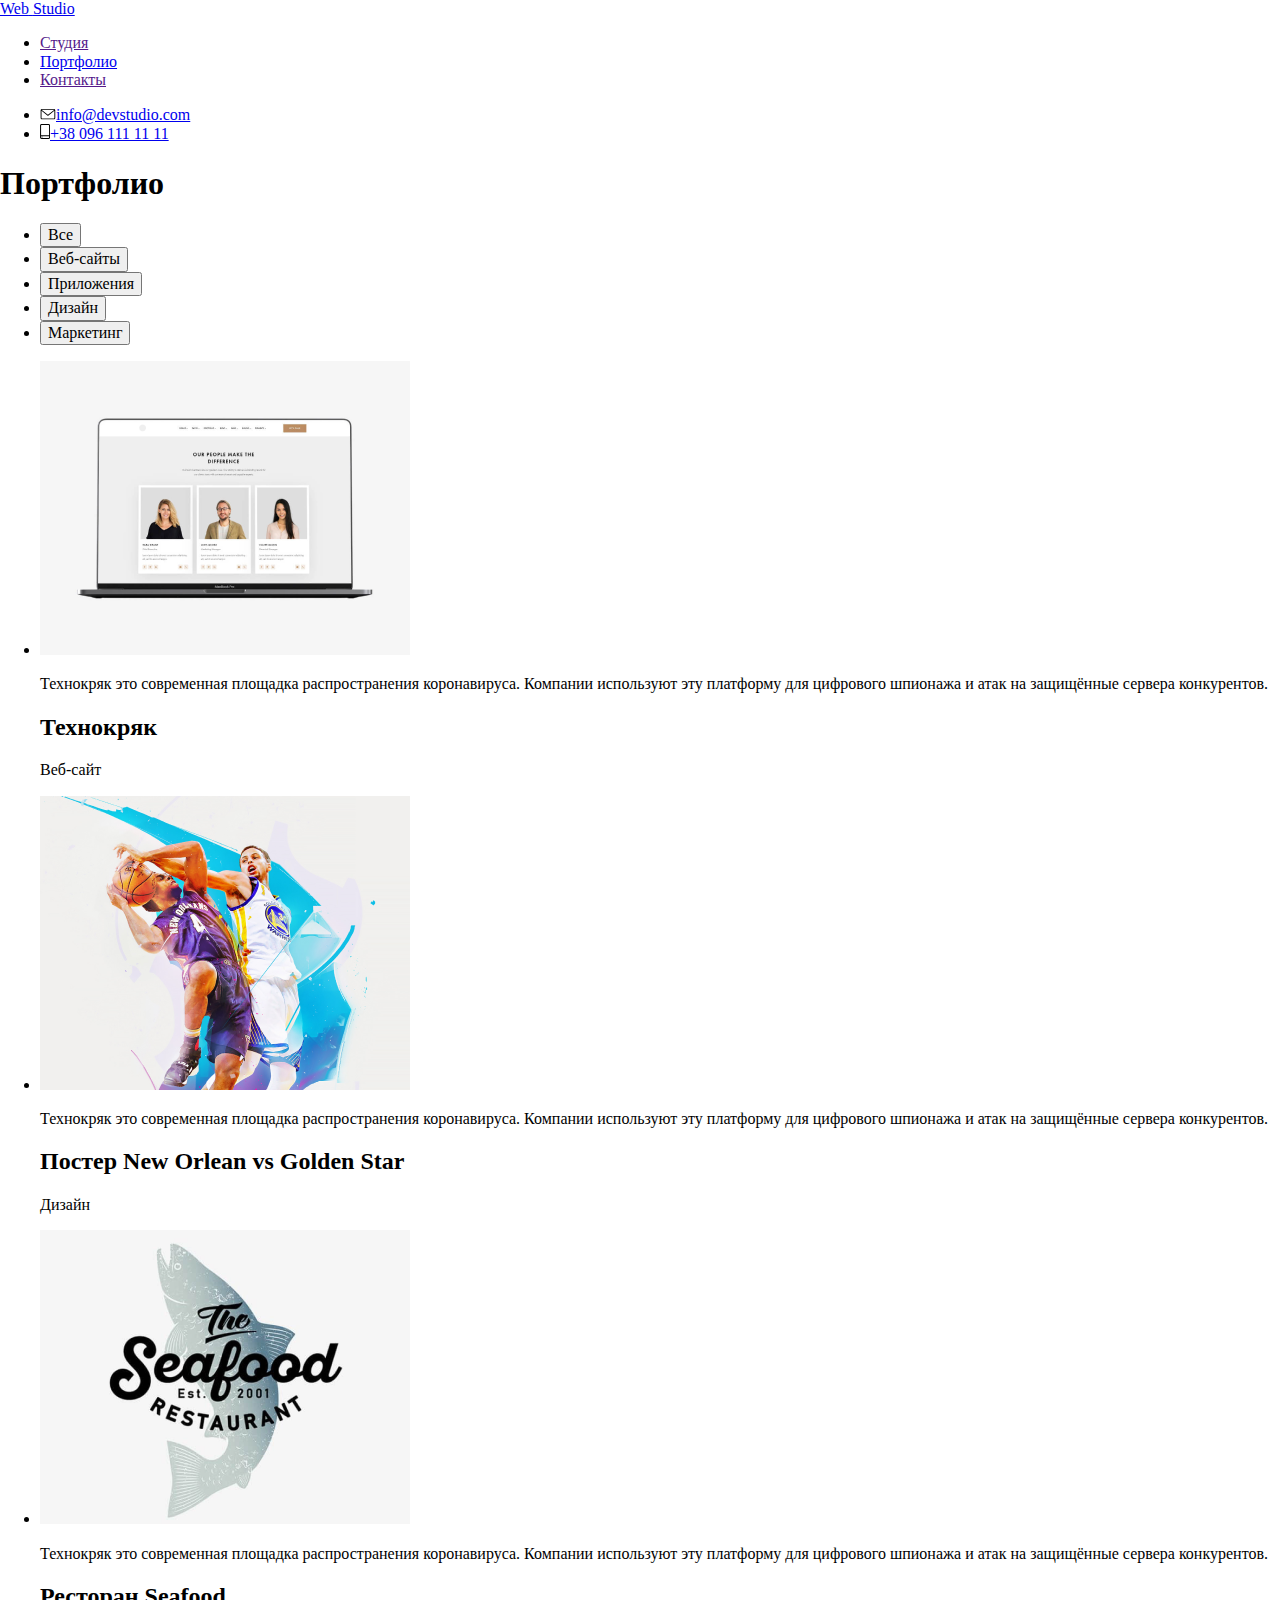
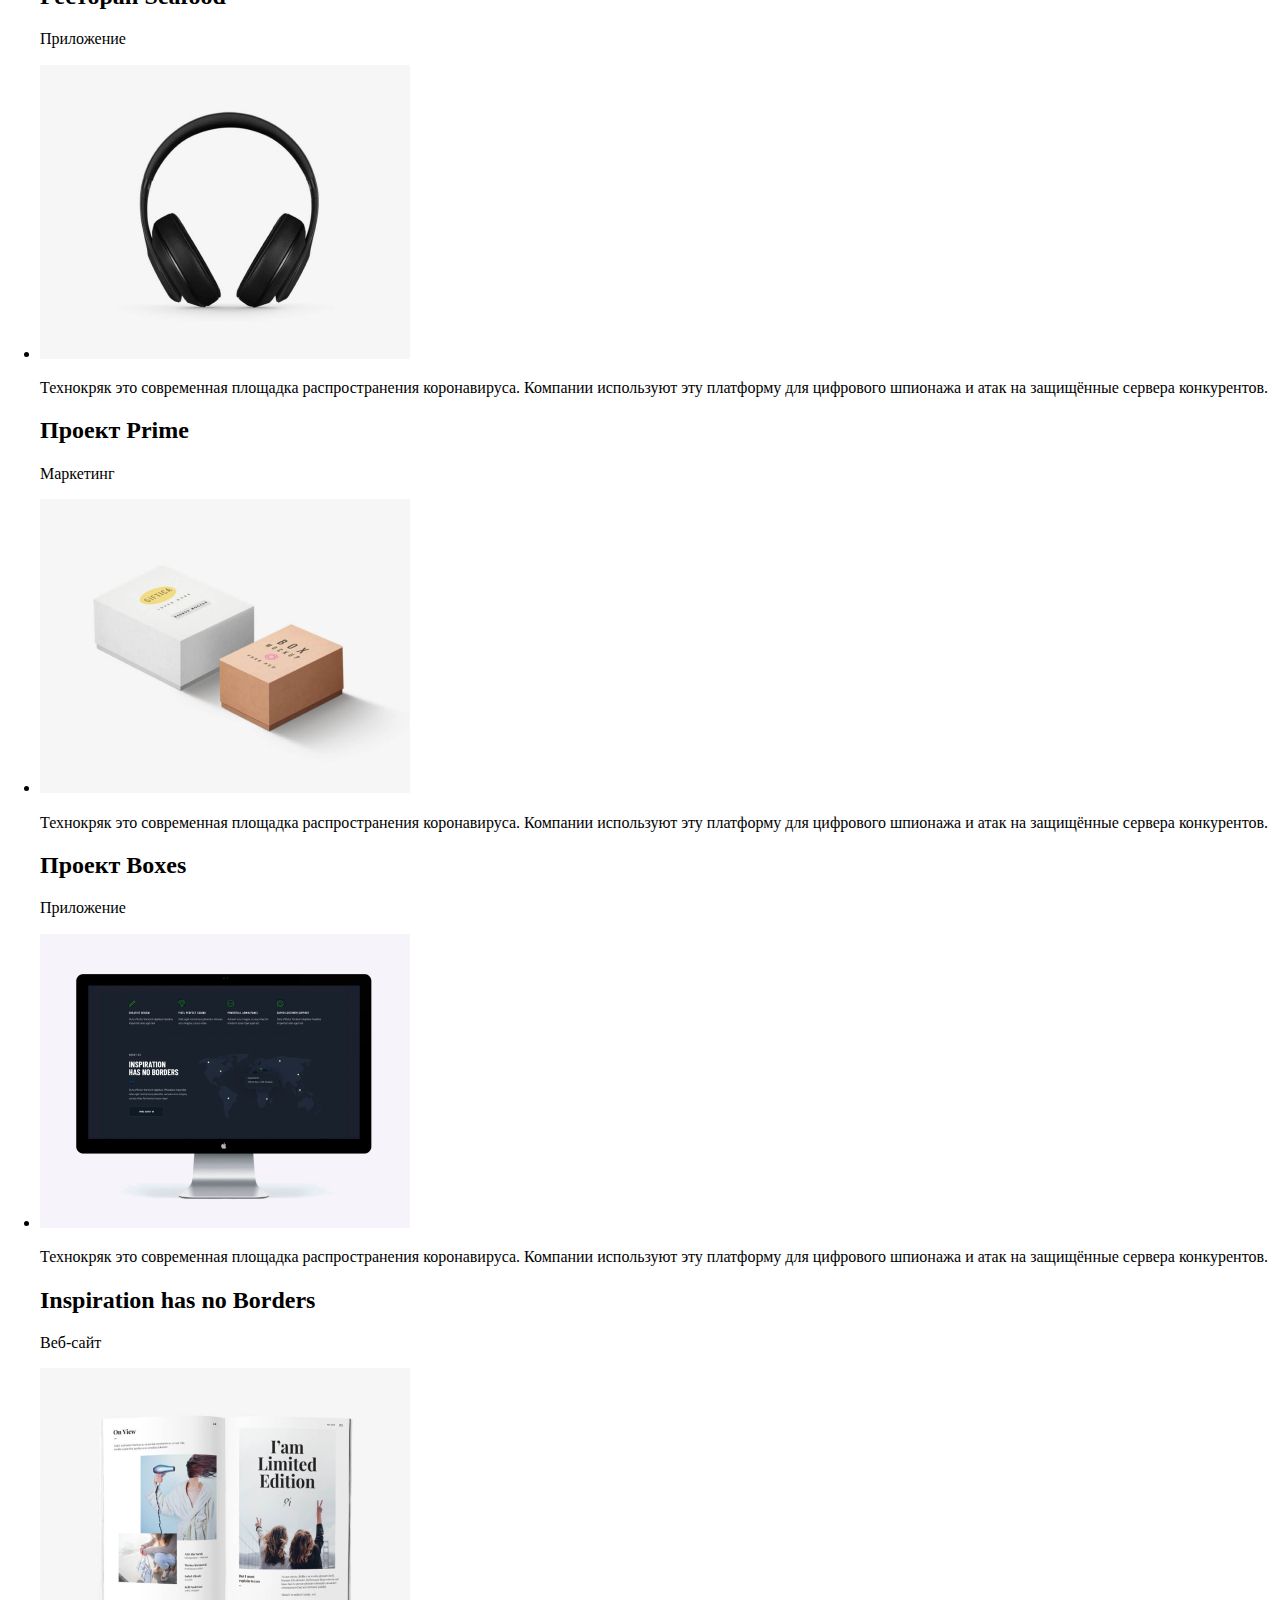
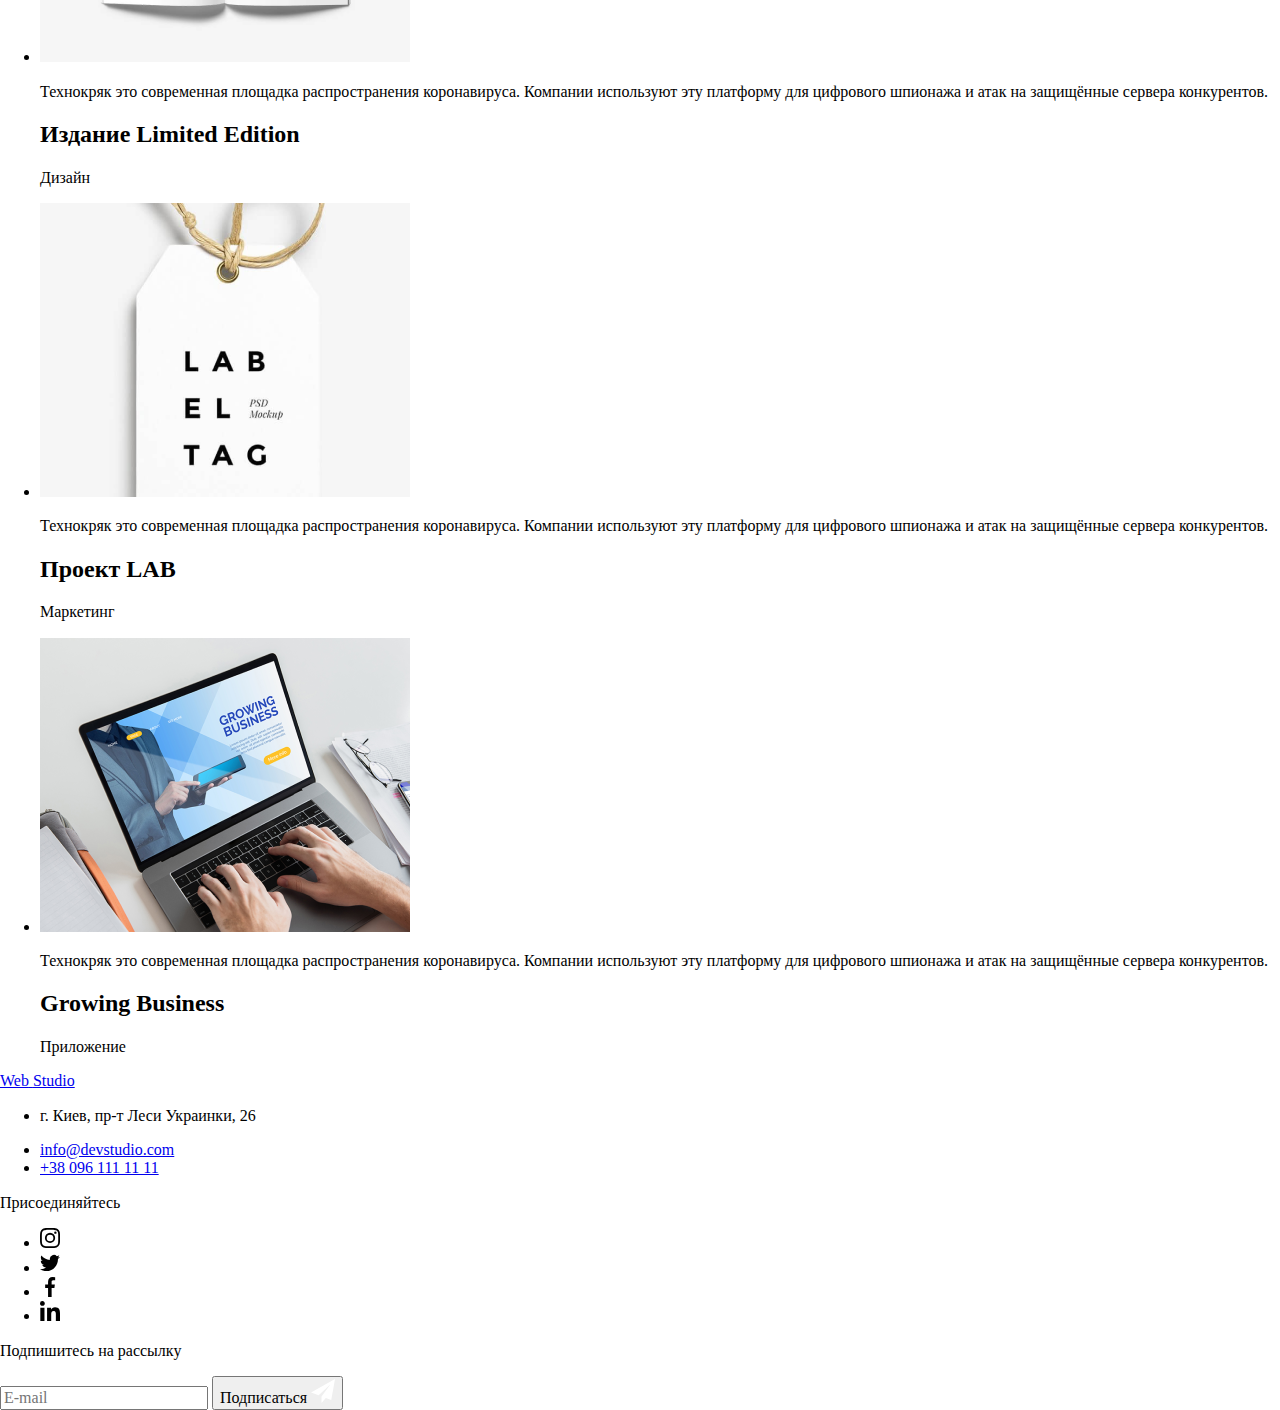
==== portfolio.html @ dac52d51 "обнуляет все стили кроме общих" ====
<!DOCTYPE html>
<html lang="ru">
  <head>
    <meta charset="UTF-8" />
    <title>Portfolio</title>
    <link
      href="https://fonts.googleapis.com/css2?family=Raleway:wght@700&family=Roboto:wght@400;500;700;900&display=swap"
      rel="stylesheet"
    />
    <link rel="stylesheet" href="./css/normalize.css" />
    <link rel="stylesheet" href="./css/portfolio.min.css" />
  </head>
  <body class="body">
    <header class="site-header">
      <div class="container">
        <nav class="nav">
          <div>
            <a href="./index.html" class="logo">
              <span class="logo-blue">Web</span>
              <span class="logo-black">Studio</span>
            </a>
          </div>
          <div>
            <ul class="site-nav list">
              <li class="nav-item">
                <a class="nav-item-link" href="">Студия</a>
              </li>
              <li class="nav-item">
                <a class="nav-item-link active" href="./portfolio.html"
                  >Портфолио</a
                >
              </li>
              <li class="nav-item">
                <a class="nav-item-link" href="">Контакты</a>
              </li>
            </ul>
          </div>
        </nav>
        <div class="contacts-header">
          <ul class="contacts list">
            <li class="contacts-item">
              <a href="mailto:info@devstudio.com">
                <svg class="contacts-icon" width="16px" height="11px">
                  <use href="./images/Sprite.svg#icon-envelope"></use></svg
                >info@devstudio.com</a
              >
            </li>
            <li class="contacts-item">
              <a href="tel:+380961111111">
                <svg class="contacts-icon" width="10px" height="15px">
                  <use href="./images/Sprite.svg#icon-smartphone"></use></svg
                >+38 096 111 11 11</a
              >
            </li>
          </ul>
        </div>
      </div>
    </header>
    <main>
      <!--Главный заголовок, который нужно скрыть-->
      <h1 class="visually-hidden">Портфолио</h1>
      <section class="section section-portfolio">
        <div class="container">
          <ul class="button-list list">
            <li class="button-item">
              <button type="button" class="button">Все</button>
            </li>
            <li class="button-item">
              <button type="button" class="button">Веб-сайты</button>
            </li>
            <li class="button-item">
              <button type="button" class="button">Приложения</button>
            </li>
            <li class="button-item">
              <button type="button" class="button">Дизайн</button>
            </li>
            <li class="button-item">
              <button type="button" class="button">Маркетинг</button>
            </li>
          </ul>
        </div>
        <div class="container">
          <ul class="portfolio list">
            <li class="portfolio-item">
              <a class="portfolio-item-card">
                <div class="portfolio-image-overlay">
                  <img
                    class="portfolio-image"
                    src="./images/img_Технокряк.png"
                    alt="Изображение ноутбука"
                    width="370"
                    height="294"
                  />
                  <div class="portfolio-overlay">
                    <p class="portfolio-item-presentation">
                      Технокряк это современная площадка распространения
                      коронавируса. Компании используют эту платформу для
                      цифрового шпионажа и атак на защищённые сервера
                      конкурентов.
                    </p>
                  </div>
                </div>
                <h2 class="portfolio-item-name">Технокряк</h2>
                <p class="portfolio-item-path">Веб-сайт</p>
              </a>
            </li>
            <li class="portfolio-item">
              <a class="portfolio-item-card">
                <div class="portfolio-image-overlay">
                  <img
                    class="portfolio-image"
                    src="./images/img_Постер_New_Orleans.png"
                    alt="Игра в баскетбол"
                    width="370"
                    height="294"
                  />
                  <div class="portfolio-overlay">
                    <p class="portfolio-item-presentation">
                      Технокряк это современная площадка распространения
                      коронавируса. Компании используют эту платформу для
                      цифрового шпионажа и атак на защищённые сервера
                      конкурентов.
                    </p>
                  </div>
                </div>
                <h2 class="portfolio-item-name">
                  Постер New Orlean vs Golden Star
                </h2>
                <p class="portfolio-item-path">Дизайн</p>
              </a>
            </li>
            <li class="portfolio-item">
              <a class="portfolio-item-card">
                <div class="portfolio-image-overlay">
                  <img
                    class="portfolio-image"
                    src="./images/img_Ресторан_Seafood.png"
                    alt="Лого ресторана Сифуд"
                    width="370"
                    height="294"
                  />
                  <div class="portfolio-overlay">
                    <p class="portfolio-item-presentation">
                      Технокряк это современная площадка распространения
                      коронавируса. Компании используют эту платформу для
                      цифрового шпионажа и атак на защищённые сервера
                      конкурентов.
                    </p>
                  </div>
                </div>
                <h2 class="portfolio-item-name">Ресторан Seafood</h2>
                <p class="portfolio-item-path">Приложение</p>
              </a>
            </li>
            <li class="portfolio-item">
              <a class="portfolio-item-card">
                <div class="portfolio-image-overlay">
                  <img
                    class="portfolio-image"
                    src="./images/img_Prime.png"
                    alt="Изображение наушников"
                    width="370"
                    height="294"
                  />
                  <div class="portfolio-overlay">
                    <p class="portfolio-item-presentation">
                      Технокряк это современная площадка распространения
                      коронавируса. Компании используют эту платформу для
                      цифрового шпионажа и атак на защищённые сервера
                      конкурентов.
                    </p>
                  </div>
                </div>
                <h2 class="portfolio-item-name">Проект Prime</h2>
                <p class="portfolio-item-path">Маркетинг</p>
              </a>
            </li>
            <li class="portfolio-item">
              <a class="portfolio-item-card">
                <div class="portfolio-image-overlay">
                  <img
                    class="portfolio-image"
                    src="./images/img_Boxes.png"
                    alt="Изображение 2 коробок"
                    width="370"
                    height="294"
                  />
                  <div class="portfolio-overlay">
                    <p class="portfolio-item-presentation">
                      Технокряк это современная площадка распространения
                      коронавируса. Компании используют эту платформу для
                      цифрового шпионажа и атак на защищённые сервера
                      конкурентов.
                    </p>
                  </div>
                </div>
                <h2 class="portfolio-item-name">Проект Boxes</h2>
                <p class="portfolio-item-path">Приложение</p>
              </a>
            </li>
            <li class="portfolio-item">
              <a class="portfolio-item-card">
                <div class="portfolio-image-overlay">
                  <img
                    class="portfolio-image"
                    src="./images/Monitor.png"
                    alt="Изображение монитора"
                    width="370"
                    height="294"
                  />
                  <div class="portfolio-overlay">
                    <p class="portfolio-item-presentation">
                      Технокряк это современная площадка распространения
                      коронавируса. Компании используют эту платформу для
                      цифрового шпионажа и атак на защищённые сервера
                      конкурентов.
                    </p>
                  </div>
                </div>
                <h2 class="portfolio-item-name">Inspiration has no Borders</h2>
                <p class="portfolio-item-path">Веб-сайт</p>
              </a>
            </li>
            <li class="portfolio-item">
              <a class="portfolio-item-card">
                <div class="portfolio-image-overlay">
                  <img
                    class="portfolio-image"
                    src="./images/img_Limited_Edition.png"
                    alt="Изображение книги"
                    width="370"
                    height="294"
                  />
                  <div class="portfolio-overlay">
                    <p class="portfolio-item-presentation">
                      Технокряк это современная площадка распространения
                      коронавируса. Компании используют эту платформу для
                      цифрового шпионажа и атак на защищённые сервера
                      конкурентов.
                    </p>
                  </div>
                </div>
                <h2 class="portfolio-item-name">Издание Limited Edition</h2>
                <p class="portfolio-item-path">Дизайн</p>
              </a>
            </li>
            <li class="portfolio-item">
              <a class="portfolio-item-card">
                <div class="portfolio-image-overlay">
                  <img
                    class="portfolio-image"
                    src="./images/img_LAB.png"
                    alt="Изображение ярлыка"
                    width="370"
                    height="294"
                  />
                  <div class="portfolio-overlay">
                    <p class="portfolio-item-presentation">
                      Технокряк это современная площадка распространения
                      коронавируса. Компании используют эту платформу для
                      цифрового шпионажа и атак на защищённые сервера
                      конкурентов.
                    </p>
                  </div>
                </div>
                <h2 class="portfolio-item-name">Проект LAB</h2>
                <p class="portfolio-item-path">Маркетинг</p>
              </a>
            </li>
            <li class="portfolio-item">
              <a class="portfolio-item-card">
                <div class="portfolio-image-overlay">
                  <img
                    class="portfolio-image"
                    src="./images/Laptop.png"
                    alt="Изображение ноутбука"
                    width="370"
                    height="294"
                  />
                  <div class="portfolio-overlay">
                    <p class="portfolio-item-presentation">
                      Технокряк это современная площадка распространения
                      коронавируса. Компании используют эту платформу для
                      цифрового шпионажа и атак на защищённые сервера
                      конкурентов.
                    </p>
                  </div>
                </div>
                <h2 class="portfolio-item-name">Growing Business</h2>
                <p class="portfolio-item-path">Приложение</p>
              </a>
            </li>
          </ul>
        </div>
      </section>
    </main>
    <footer class="footer">
      <div class="container">
        <div class="block-adress">
          <a href="/" class="logo">
            <span class="logo-blue">Web</span>
            <span class="logo-white">Studio</span></a
          >
          <ul class="adress list">
            <li class="adress-main">
              <p>г. Киев, пр-т Леси Украинки, 26</p>
            </li>
            <li class="adress-links">
              <a href="mailto:info@devstudio.com">info@devstudio.com</a>
            </li>
            <li class="adress-links">
              <a href="tel:+380961111111">+38 096 111 11 11</a>
            </li>
          </ul>
        </div>
        <div class="block-join">
          <p class="join">Присоединяйтесь</p>
          <ul class="join-links list">
            <li>
              <a href="" class="join-links-item" aria-label="Инстаграм">
                <svg class="join-links-icon" width="20" height="20">
                  <use href="./images/Sprite.svg#icon-instagram"></use>
                </svg>
              </a>
            </li>
            <li>
              <a href="" class="join-links-item" aria-label="Твиттер">
                <svg class="join-links-icon" width="20" height="20">
                  <use href="./images/Sprite.svg#icon-twitter"></use>
                </svg>
              </a>
            </li>
            <li>
              <a href="" class="join-links-item" aria-label="Фэйсбук">
                <svg class="join-links-icon" width="20" height="20">
                  <use href="./images/Sprite.svg#icon-facebook"></use>
                </svg>
              </a>
            </li>
            <li>
              <a href="" class="join-links-item" aria-label="Линкедин">
                <svg class="join-links-icon" width="20" height="20">
                  <use href="./images/Sprite.svg#icon-linkedin"></use>
                </svg>
              </a>
            </li>
          </ul>
        </div>
        <div class="block-sign">
          <p class="sign">Подпишитесь на рассылку</p>
          <div class="sign-form">
            <input
              class="sign-input"
              type="email"
              name="mail"
              placeholder="E-mail"
            />
            <button class="button-sign" type="submit">
              Подписаться

              <svg width="24" height="24">
                <use href="./images/Sprite.svg#icon-send"></use>
              </svg>
            </button>
          </div>
        </div>
      </div>
    </footer>
  </body>
</html>
---- css/portfolio.min.css ----
/* No CSS *//*# sourceMappingURL=portfolio.min.css.map */
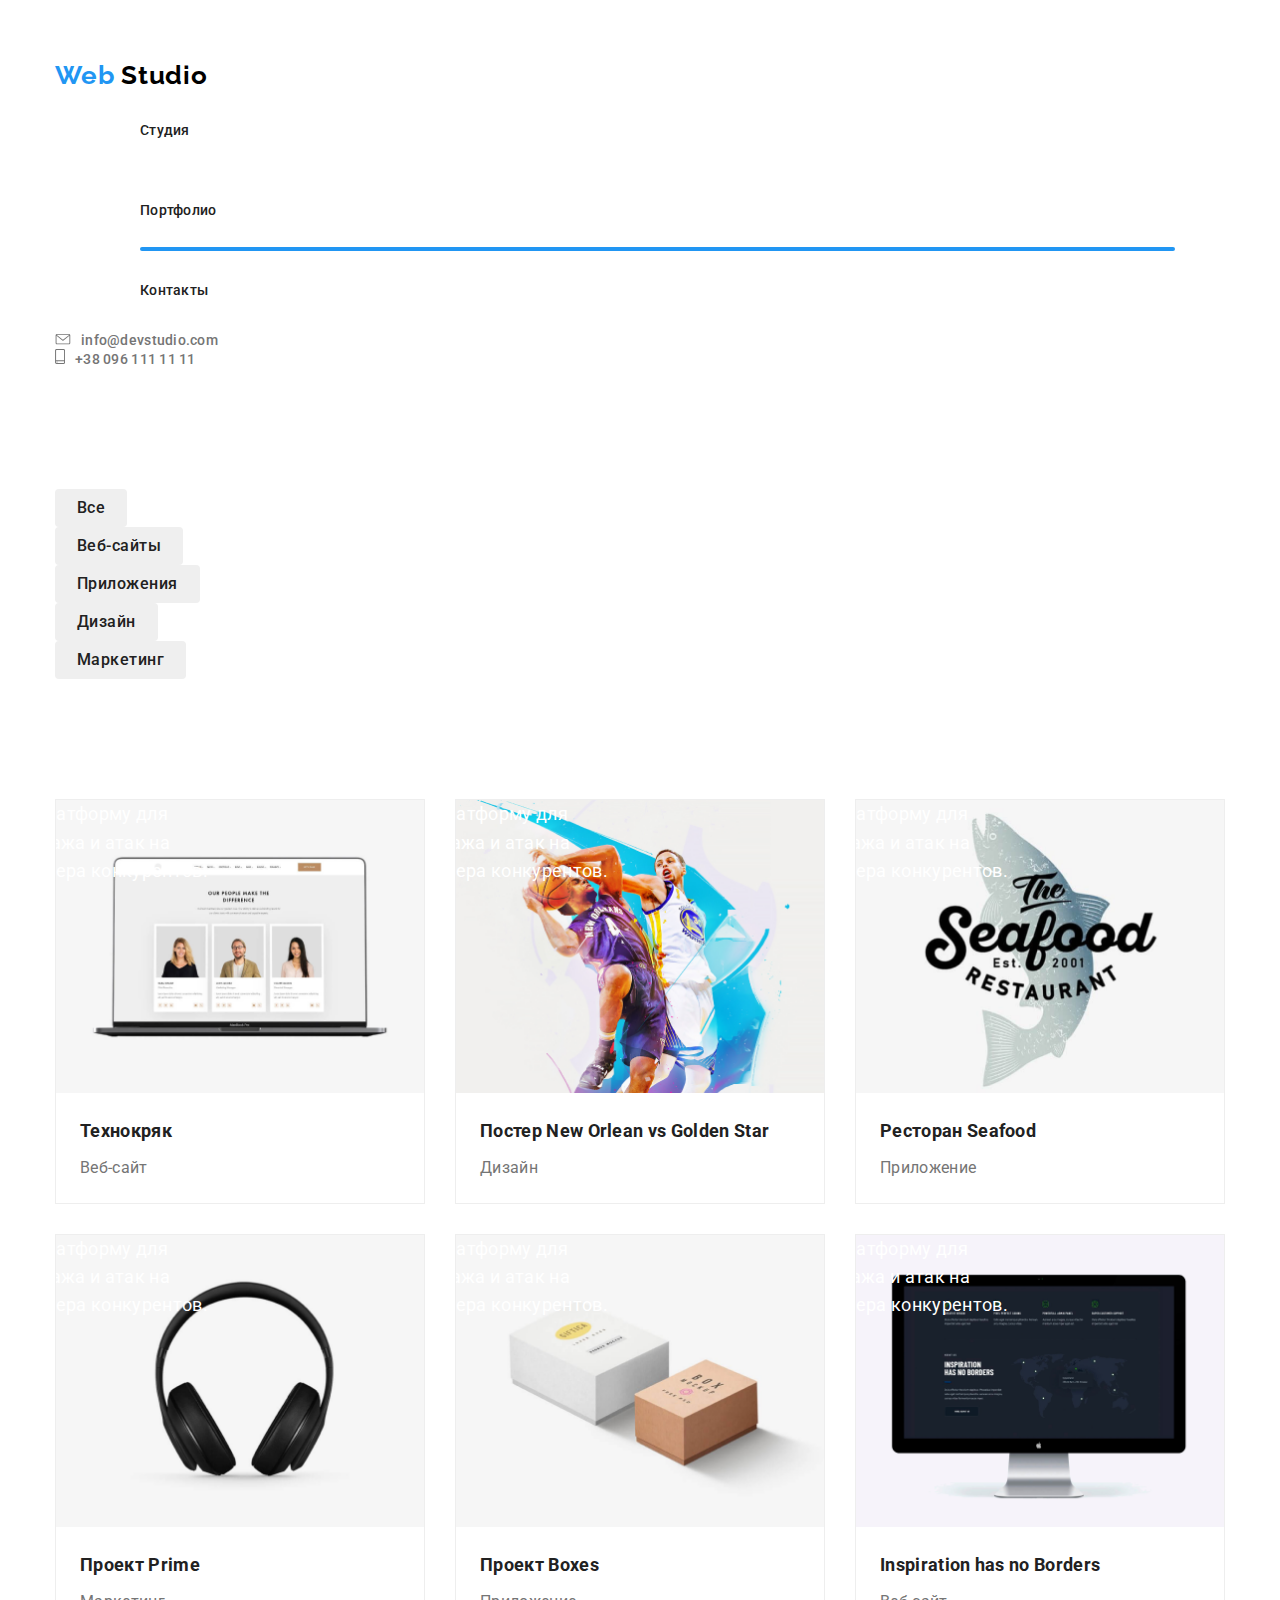
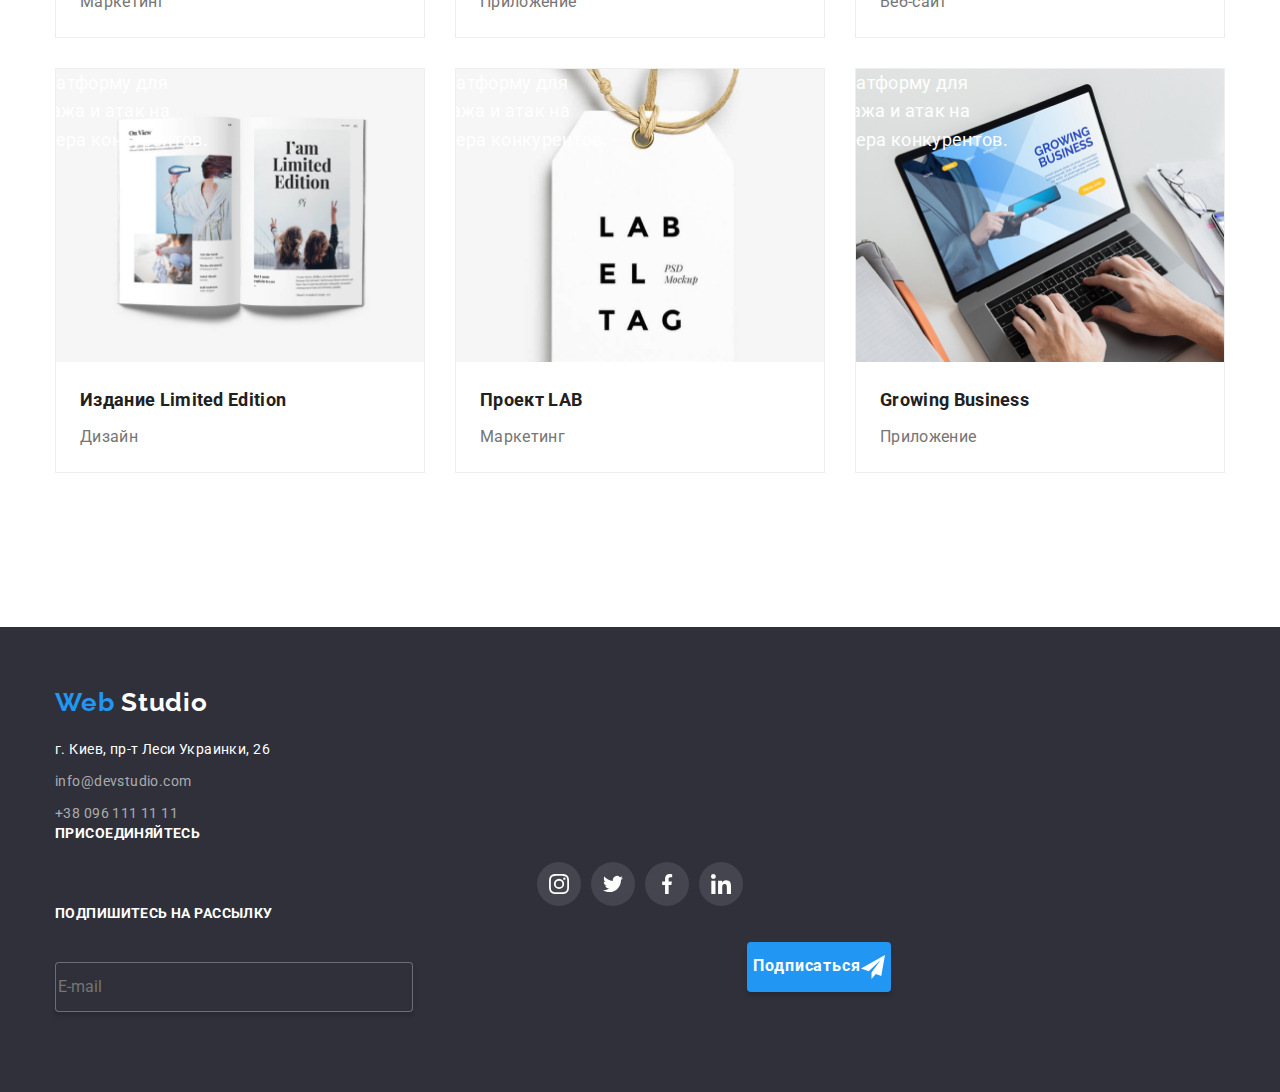
==== commit 689246f1: "добавляет адаптивную верстку" ====
--- a/portfolio.html
+++ b/portfolio.html
@@ -2,6 +2,7 @@
 <html lang="ru">
   <head>
     <meta charset="UTF-8" />
+    <meta name="viewport" content="width=device-width, initial-scale=1.0" />
     <title>Portfolio</title>
     <link
       href="https://fonts.googleapis.com/css2?family=Raleway:wght@700&family=Roboto:wght@400;500;700;900&display=swap"
--- a/css/portfolio.min.css
+++ b/css/portfolio.min.css
@@ -1 +1,2 @@
-/* No CSS *//*# sourceMappingURL=portfolio.min.css.map */+.visually-hidden{position:absolute;clip:rect(0 0 0 0);width:1px;height:1px;margin:-1px;border:0;padding:0;overflow:hidden}.join-links,.join-links-item,.button-sign{display:-webkit-box;display:-ms-flexbox;display:flex;-webkit-box-align:center;-ms-flex-align:center;align-items:center;-webkit-box-pack:center;-ms-flex-pack:center;justify-content:center}.list{list-style:none;margin:0;padding:0}.body{color:#757575;font-family:roboto, sans-serif;letter-spacing:0.02em}*,::before,::after{-webkit-box-sizing:border-box;box-sizing:border-box}.section-name{color:#212121;font-weight:700;font-size:36px;line-height:1.17;text-align:center;letter-spacing:0.03em;margin:0 0 50px 0}.container{margin:0 auto 0 auto;padding:60px 15px 60px 15px}@media screen and (min-width: 480px){.container{width:480px}}@media screen and (min-width: 768px){.container{width:768px}}@media screen and (min-width: 1200px){.container{width:1200px}}.logo{text-decoration:none;font-family:Raleway, sans-serif;font-weight:700;font-size:26px;line-height:1.2;letter-spacing:0.03em}.logo-blue{color:#2196f3}.logo-black{color:#000}.logo-white{color:#fff}.nav-item{position:relative}.nav-item-link{display:block;color:#212121;text-decoration:none;font-weight:500;font-size:14px;line-height:1.14;letter-spacing:0.02em;padding-top:32px;padding-bottom:32px;-webkit-transition:color 250ms cubic-bezier(0.4, 0, 0.2, 1);transition:color 250ms cubic-bezier(0.4, 0, 0.2, 1)}.nav-item:not(:last-child){margin-right:50px}.site-nav{margin-left:85px}.site-nav:hover,.site-nav:focus{color:#2196f3}.active::after{content:"";position:absolute;bottom:0;left:0;width:100%;height:4px;border-radius:2px;background-color:#2196f3}.contacts-header{margin-left:auto}.contacts-icon{fill:currentColor;margin-right:10px}.contacts-item a{color:#757575;text-decoration:none;font-weight:500;font-size:14px;line-height:1.14;letter-spacing:0.02em;-webkit-transition:color 250ms cubic-bezier(0.4, 0, 0.2, 1);transition:color 250ms cubic-bezier(0.4, 0, 0.2, 1)}.contacts-item :hover,.contacts-item :focus{color:#2196f3}.contacts-item:not(:last-child){margin-right:30px}.menu-button{display:-webkit-inline-box;display:-ms-inline-flexbox;display:inline-flex;margin:0;padding:0;border:none;background-color:transparent}@media screen and (min-width: 768px){.menu-button{display:none}}.menu-button .icon-nav-close{display:none}.menu-button.is-open .icon-nav-close{display:block}.menu-button.is-open .icon-nav-menu{display:none}.button{font-weight:500;font-size:16px;line-height:1.63;letter-spacing:0.03em;border-radius:4px;border:0;padding:6px 22px;color:#212121;cursor:pointer}.button-item:not(:last-child){margin-right:30px}.button-list :hover,.button-list :focus{background-color:#2196f3;color:#fff;-webkit-transition:background-color 250ms cubic-bezier(0.4, 0, 0.2, 1),color 250ms cubic-bezier(0.4, 0, 0.2, 1);transition:background-color 250ms cubic-bezier(0.4, 0, 0.2, 1),color 250ms cubic-bezier(0.4, 0, 0.2, 1)}.portfolio{display:-webkit-box;display:-ms-flexbox;display:flex;-ms-flex-wrap:wrap;flex-wrap:wrap;-webkit-box-pack:center;-ms-flex-pack:center;justify-content:center}@media screen and (min-width: 768px){.portfolio{-webkit-box-pack:justify;-ms-flex-pack:justify;justify-content:space-between;margin:-15px}}.portfolio-overlay{position:absolute;top:0;left:0;background-color:#2196f3;-webkit-transform:translateY(100%);transform:translateY(100%);-webkit-transition:-webkit-transform 250ms cubic-bezier(0.4, 0, 0.2, 1);transition:-webkit-transform 250ms cubic-bezier(0.4, 0, 0.2, 1);transition:transform 250ms cubic-bezier(0.4, 0, 0.2, 1);transition:transform 250ms cubic-bezier(0.4, 0, 0.2, 1), -webkit-transform 250ms cubic-bezier(0.4, 0, 0.2, 1)}.section-portfolio{padding-bottom:94px}.portfolio-image{display:block;width:100%;height:auto;margin:0}.portfolio-image-overlay{position:relative;overflow:hidden;margin-bottom:20px}.portfolio-item{border:1px solid #eeeeee;-webkit-box-sizing:border-box;box-sizing:border-box}@media screen and (min-width: 768px){.portfolio-item{width:calc((100% - 30px * 2) / 2);margin:15px}}@media screen and (min-width: 1200px){.portfolio-item{width:calc((100% - 30px * 3) / 3)}}@media screen and (max-width: 767px){.portfolio-item:not(:last-child){margin-bottom:30px}}.portfolio-item:hover{-webkit-box-shadow:1px 4px 6px rgba(0,0,0,0.16),0px 4px 4px rgba(0,0,0,0.06),0px 1px 1px rgba(0,0,0,0.12);box-shadow:1px 4px 6px rgba(0,0,0,0.16),0px 4px 4px rgba(0,0,0,0.06),0px 1px 1px rgba(0,0,0,0.12)}.portfolio-item-name{font-weight:700;font-size:18px;line-height:2;color:#212121;margin:0 0 4px 0;padding:0 24px 0 24px}.portfolio-item-path{font-size:16px;line-height:1.88;color:#757575;margin:0;padding:0 24px 20px 24px}.portfolio-item-presentation{font-size:18px;line-height:1.56;color:#fff;width:322px;margin:0;position:absolute;top:50%;left:50%;-webkit-transform:translate(-50%, -50%);transform:translate(-50%, -50%)}.portfolio-item-card{cursor:pointer}.portfolio-item-card:hover .portfolio-overlay{-webkit-transform:translateY(0);transform:translateY(0)}.footer{background-color:#2f303a}.footer-container{text-align:center;padding:60px 0}@media screen and (min-width: 768px) and (max-width: 1199px){.block-for-tablet{display:-webkit-box;display:-ms-flexbox;display:flex;-ms-flex-wrap:wrap;flex-wrap:wrap;-ms-flex-pack:distribute;justify-content:space-around}.block-sign{margin-top:60px}}.adress-main{color:#fff;text-decoration:none;font-size:14px;line-height:1.71;letter-spacing:0.03em;margin-top:20px}.adress-main p{margin:0}.adress-links{margin-top:8px}.adress-links a{color:rgba(255,255,255,0.6);text-decoration:none;font-size:14px;line-height:1.71;letter-spacing:0.03em}.join{color:#fff;font-weight:700;font-size:14px;line-height:1.14;letter-spacing:0.03em;text-transform:uppercase;margin:0;margin-bottom:20px}@media screen and (max-width: 767px){.block-adress{padding-bottom:60px}.block-join{padding-bottom:60px}.block-sign{padding-bottom:60px}}.sign{color:#fff;font-weight:700;font-size:14px;line-height:1.14;letter-spacing:0.03em;text-transform:uppercase;margin:0}.sign-input{width:100%;max-width:450px;height:50px;margin:20px 0;border:1px solid rgba(255,255,255,0.3);-webkit-box-sizing:border-box;box-sizing:border-box;-webkit-box-shadow:0 4px 4px rgba(0,0,0,0.15);box-shadow:0 4px 4px rgba(0,0,0,0.15);border-radius:4px;background-color:#2f303a}@media screen and (min-width: 1200px){.sign-input{max-width:358px}}@media screen and (min-width: 1200px){.sign-form{display:-webkit-box;display:-ms-flexbox;display:flex;margin-top:20px}}.join-links li:not(:last-child){margin-right:10px}.join-links-icon{fill:currentColor}.join-links-item{width:44px;height:44px;color:#fff;background-color:rgba(255,255,255,0.1);border-radius:50%;-webkit-transition:color 250ms cubic-bezier(0.4, 0, 0.2, 1),background-color 250ms cubic-bezier(0.4, 0, 0.2, 1);transition:color 250ms cubic-bezier(0.4, 0, 0.2, 1),background-color 250ms cubic-bezier(0.4, 0, 0.2, 1)}.join-links-item:hover{background-color:#2196f3}.button-sign{margin-left:auto;margin-right:auto;height:50px;font-weight:700;font-size:16px;line-height:1.88;letter-spacing:0.06em;color:#fff;background-color:#2196f3;border:none;border-radius:4px;border-color:#2196f3;-webkit-box-shadow:0 4px 4px rgba(0,0,0,0.15);box-shadow:0 4px 4px rgba(0,0,0,0.15)}.button-sign:hover{cursor:pointer}
+/*# sourceMappingURL=portfolio.min.css.map */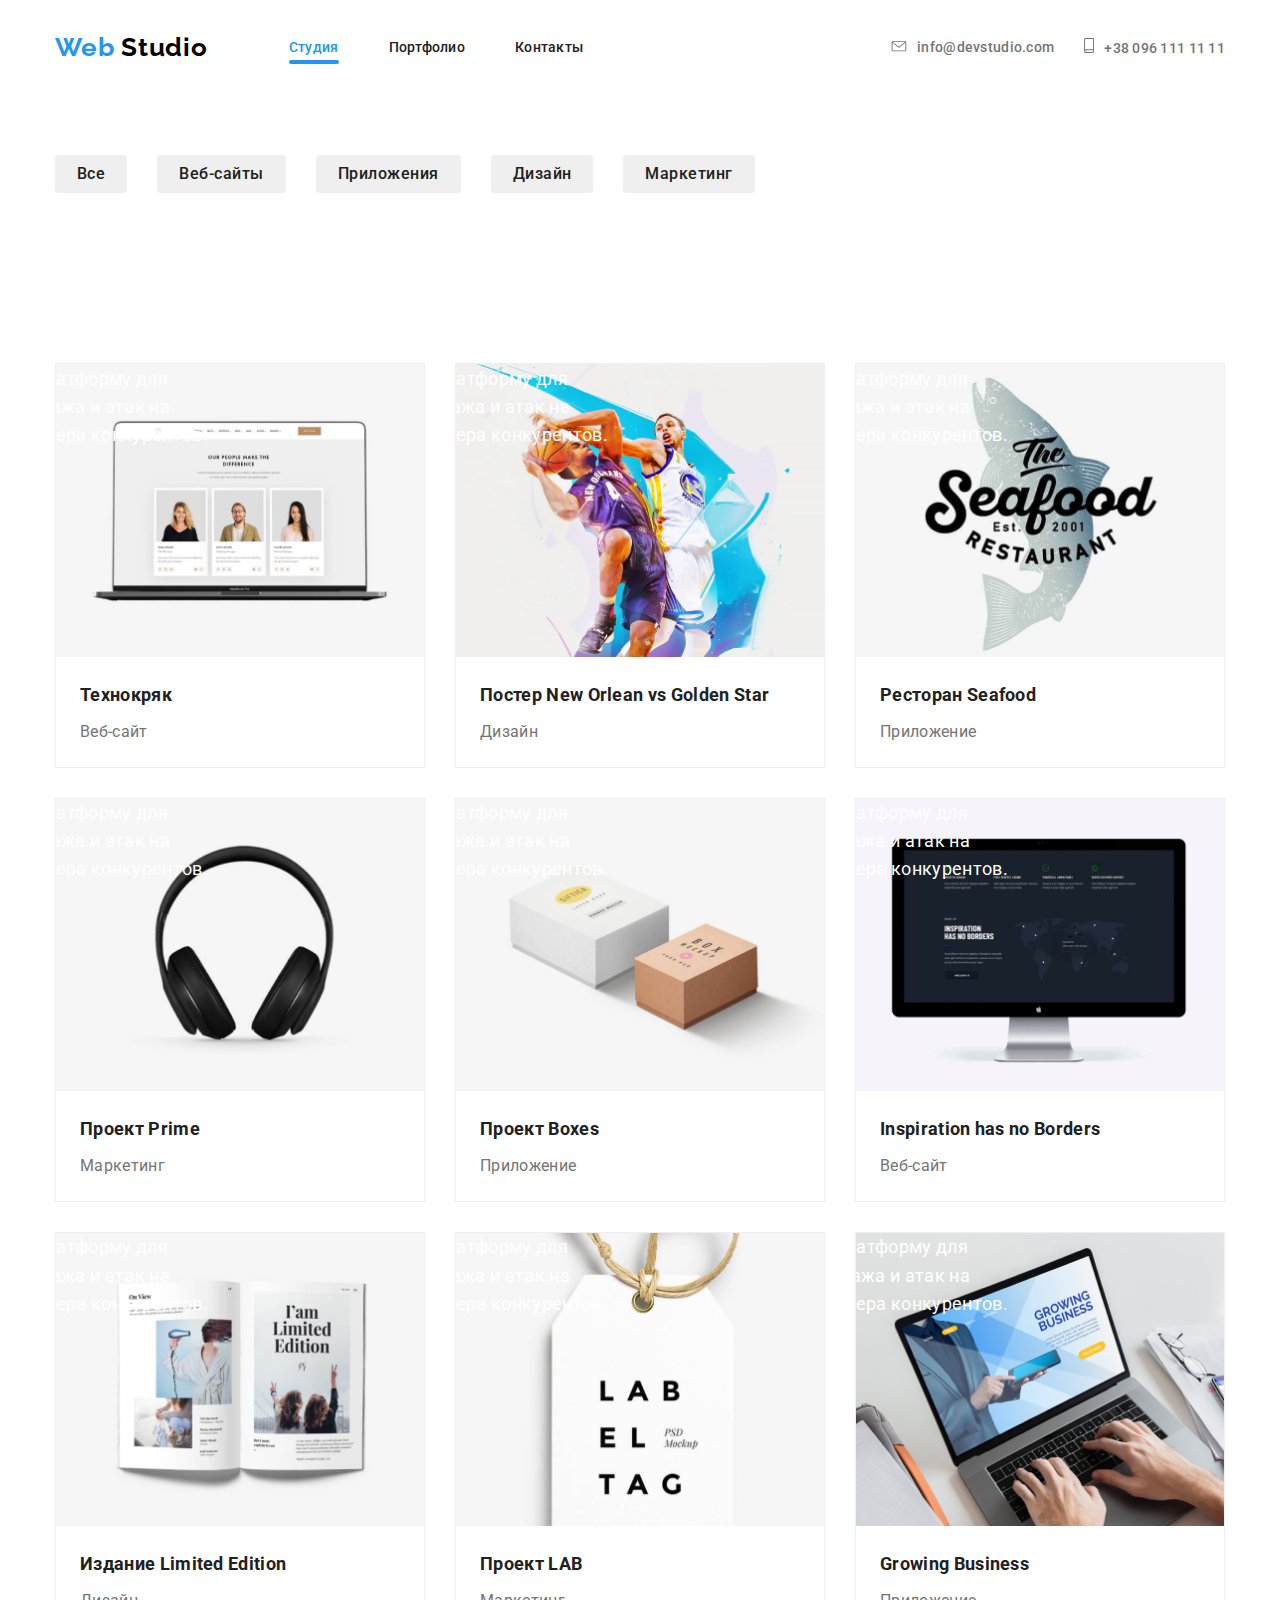
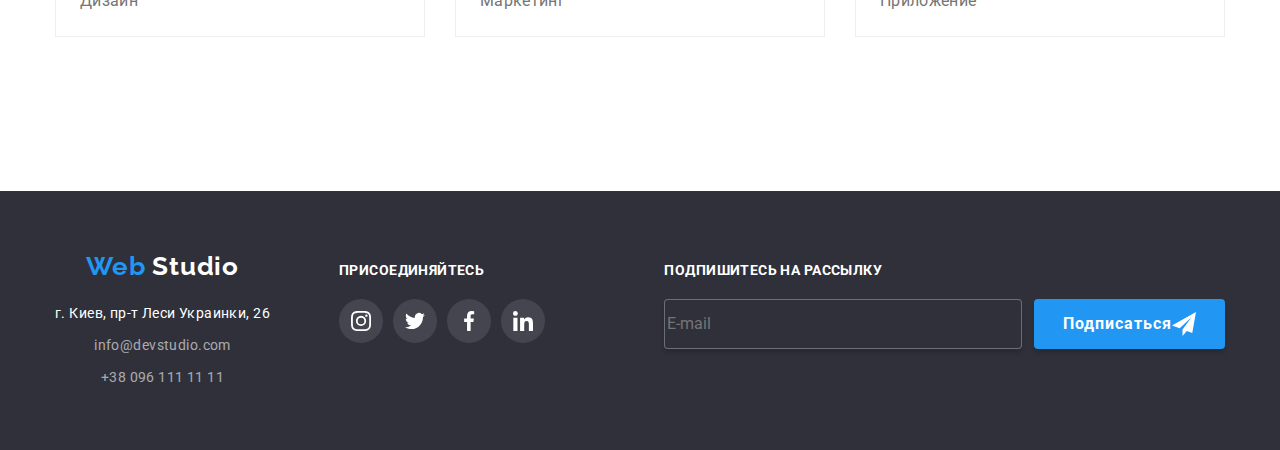
==== commit f85b242d: "добавляет адаптивку для хедера и модалки" ====
--- a/portfolio.html
+++ b/portfolio.html
@@ -14,46 +14,68 @@
   <body class="body">
     <header class="site-header">
       <div class="container">
-        <nav class="nav">
-          <div>
-            <a href="./index.html" class="logo">
-              <span class="logo-blue">Web</span>
-              <span class="logo-black">Studio</span>
-            </a>
-          </div>
-          <div>
-            <ul class="site-nav list">
-              <li class="nav-item">
-                <a class="nav-item-link" href="">Студия</a>
-              </li>
-              <li class="nav-item">
-                <a class="nav-item-link active" href="./portfolio.html"
-                  >Портфолио</a
+        <div class="button-container">
+          <a href="./index.html" class="logo">
+            <span class="logo-blue">Web</span>
+            <span class="logo-black">Studio</span>
+          </a>
+          <button
+            type="button"
+            class="menu-button is-open"
+            aria-expanded="false"
+            aria-controls="menu-container"
+            data-menu-button
+          >
+            <svg
+              width="40"
+              height="40"
+              aria-label="Переключатель мобильного меню"
+            >
+              <use
+                class="icon-nav-close"
+                href="./images/Sprite.svg#icon-nav-close"
+              ></use>
+              <use
+                class="icon-nav-menu"
+                href="./images/Sprite.svg#icon-nav-menu"
+              ></use>
+            </svg>
+          </button>
+        </div>
+        <div class="menu-container is-open" id="menu-container" data-menu>
+          <nav class="nav">
+            <div>
+              <ul class="site-nav list">
+                <li class="nav-item">
+                  <a class="nav-item-link active" href="./index.html">Студия</a>
+                </li>
+                <li class="nav-item">
+                  <a class="nav-item-link" href="./portfolio.html">Портфолио</a>
+                </li>
+                <li class="nav-item">
+                  <a class="nav-item-link" href="">Контакты</a>
+                </li>
+              </ul>
+            </div>
+          </nav>
+          <div class="contacts-header">
+            <ul class="contacts list">
+              <li class="contacts-item">
+                <a href="mailto:info@devstudio.com">
+                  <svg class="contacts-icon" width="16px" height="11px">
+                    <use href="./images/Sprite.svg#icon-envelope"></use></svg
+                  >info@devstudio.com</a
                 >
               </li>
-              <li class="nav-item">
-                <a class="nav-item-link" href="">Контакты</a>
+              <li class="contacts-item">
+                <a href="tel:+380961111111">
+                  <svg class="contacts-icon" width="10px" height="15px">
+                    <use href="./images/Sprite.svg#icon-smartphone"></use></svg
+                  >+38 096 111 11 11</a
+                >
               </li>
             </ul>
           </div>
-        </nav>
-        <div class="contacts-header">
-          <ul class="contacts list">
-            <li class="contacts-item">
-              <a href="mailto:info@devstudio.com">
-                <svg class="contacts-icon" width="16px" height="11px">
-                  <use href="./images/Sprite.svg#icon-envelope"></use></svg
-                >info@devstudio.com</a
-              >
-            </li>
-            <li class="contacts-item">
-              <a href="tel:+380961111111">
-                <svg class="contacts-icon" width="10px" height="15px">
-                  <use href="./images/Sprite.svg#icon-smartphone"></use></svg
-                >+38 096 111 11 11</a
-              >
-            </li>
-          </ul>
         </div>
       </div>
     </header>
@@ -296,56 +318,58 @@
       </section>
     </main>
     <footer class="footer">
-      <div class="container">
-        <div class="block-adress">
-          <a href="/" class="logo">
-            <span class="logo-blue">Web</span>
-            <span class="logo-white">Studio</span></a
-          >
-          <ul class="adress list">
-            <li class="adress-main">
-              <p>г. Киев, пр-т Леси Украинки, 26</p>
-            </li>
-            <li class="adress-links">
-              <a href="mailto:info@devstudio.com">info@devstudio.com</a>
-            </li>
-            <li class="adress-links">
-              <a href="tel:+380961111111">+38 096 111 11 11</a>
-            </li>
-          </ul>
-        </div>
-        <div class="block-join">
-          <p class="join">Присоединяйтесь</p>
-          <ul class="join-links list">
-            <li>
-              <a href="" class="join-links-item" aria-label="Инстаграм">
-                <svg class="join-links-icon" width="20" height="20">
-                  <use href="./images/Sprite.svg#icon-instagram"></use>
-                </svg>
-              </a>
-            </li>
-            <li>
-              <a href="" class="join-links-item" aria-label="Твиттер">
-                <svg class="join-links-icon" width="20" height="20">
-                  <use href="./images/Sprite.svg#icon-twitter"></use>
-                </svg>
-              </a>
-            </li>
-            <li>
-              <a href="" class="join-links-item" aria-label="Фэйсбук">
-                <svg class="join-links-icon" width="20" height="20">
-                  <use href="./images/Sprite.svg#icon-facebook"></use>
-                </svg>
-              </a>
-            </li>
-            <li>
-              <a href="" class="join-links-item" aria-label="Линкедин">
-                <svg class="join-links-icon" width="20" height="20">
-                  <use href="./images/Sprite.svg#icon-linkedin"></use>
-                </svg>
-              </a>
-            </li>
-          </ul>
+      <div class="footer-container">
+        <div class="block-for-tablet">
+          <div class="block-adress">
+            <a href="/" class="logo">
+              <span class="logo-blue">Web</span>
+              <span class="logo-white">Studio</span></a
+            >
+            <ul class="adress list">
+              <li class="adress-main">
+                <p>г. Киев, пр-т Леси Украинки, 26</p>
+              </li>
+              <li class="adress-links">
+                <a href="mailto:info@devstudio.com">info@devstudio.com</a>
+              </li>
+              <li class="adress-links">
+                <a href="tel:+380961111111">+38 096 111 11 11</a>
+              </li>
+            </ul>
+          </div>
+          <div class="block-join">
+            <p class="join">Присоединяйтесь</p>
+            <ul class="join-links list">
+              <li>
+                <a href="" class="join-links-item" aria-label="Инстаграм">
+                  <svg class="join-links-icon" width="20" height="20">
+                    <use href="./images/Sprite.svg#icon-instagram"></use>
+                  </svg>
+                </a>
+              </li>
+              <li>
+                <a href="" class="join-links-item" aria-label="Твиттер">
+                  <svg class="join-links-icon" width="20" height="20">
+                    <use href="./images/Sprite.svg#icon-twitter"></use>
+                  </svg>
+                </a>
+              </li>
+              <li>
+                <a href="" class="join-links-item" aria-label="Фэйсбук">
+                  <svg class="join-links-icon" width="20" height="20">
+                    <use href="./images/Sprite.svg#icon-facebook"></use>
+                  </svg>
+                </a>
+              </li>
+              <li>
+                <a href="" class="join-links-item" aria-label="Линкедин">
+                  <svg class="join-links-icon" width="20" height="20">
+                    <use href="./images/Sprite.svg#icon-linkedin"></use>
+                  </svg>
+                </a>
+              </li>
+            </ul>
+          </div>
         </div>
         <div class="block-sign">
           <p class="sign">Подпишитесь на рассылку</p>
@@ -358,7 +382,6 @@
             />
             <button class="button-sign" type="submit">
               Подписаться
-
               <svg width="24" height="24">
                 <use href="./images/Sprite.svg#icon-send"></use>
               </svg>
@@ -367,5 +390,7 @@
         </div>
       </div>
     </footer>
+    <script src="./js/modal.js"></script>
+    <script src="./js/menu.js"></script>
   </body>
 </html>
--- a/css/portfolio.min.css
+++ b/css/portfolio.min.css
@@ -1,2 +1,2 @@
-.visually-hidden{position:absolute;clip:rect(0 0 0 0);width:1px;height:1px;margin:-1px;border:0;padding:0;overflow:hidden}.join-links,.join-links-item,.button-sign{display:-webkit-box;display:-ms-flexbox;display:flex;-webkit-box-align:center;-ms-flex-align:center;align-items:center;-webkit-box-pack:center;-ms-flex-pack:center;justify-content:center}.list{list-style:none;margin:0;padding:0}.body{color:#757575;font-family:roboto, sans-serif;letter-spacing:0.02em}*,::before,::after{-webkit-box-sizing:border-box;box-sizing:border-box}.section-name{color:#212121;font-weight:700;font-size:36px;line-height:1.17;text-align:center;letter-spacing:0.03em;margin:0 0 50px 0}.container{margin:0 auto 0 auto;padding:60px 15px 60px 15px}@media screen and (min-width: 480px){.container{width:480px}}@media screen and (min-width: 768px){.container{width:768px}}@media screen and (min-width: 1200px){.container{width:1200px}}.logo{text-decoration:none;font-family:Raleway, sans-serif;font-weight:700;font-size:26px;line-height:1.2;letter-spacing:0.03em}.logo-blue{color:#2196f3}.logo-black{color:#000}.logo-white{color:#fff}.nav-item{position:relative}.nav-item-link{display:block;color:#212121;text-decoration:none;font-weight:500;font-size:14px;line-height:1.14;letter-spacing:0.02em;padding-top:32px;padding-bottom:32px;-webkit-transition:color 250ms cubic-bezier(0.4, 0, 0.2, 1);transition:color 250ms cubic-bezier(0.4, 0, 0.2, 1)}.nav-item:not(:last-child){margin-right:50px}.site-nav{margin-left:85px}.site-nav:hover,.site-nav:focus{color:#2196f3}.active::after{content:"";position:absolute;bottom:0;left:0;width:100%;height:4px;border-radius:2px;background-color:#2196f3}.contacts-header{margin-left:auto}.contacts-icon{fill:currentColor;margin-right:10px}.contacts-item a{color:#757575;text-decoration:none;font-weight:500;font-size:14px;line-height:1.14;letter-spacing:0.02em;-webkit-transition:color 250ms cubic-bezier(0.4, 0, 0.2, 1);transition:color 250ms cubic-bezier(0.4, 0, 0.2, 1)}.contacts-item :hover,.contacts-item :focus{color:#2196f3}.contacts-item:not(:last-child){margin-right:30px}.menu-button{display:-webkit-inline-box;display:-ms-inline-flexbox;display:inline-flex;margin:0;padding:0;border:none;background-color:transparent}@media screen and (min-width: 768px){.menu-button{display:none}}.menu-button .icon-nav-close{display:none}.menu-button.is-open .icon-nav-close{display:block}.menu-button.is-open .icon-nav-menu{display:none}.button{font-weight:500;font-size:16px;line-height:1.63;letter-spacing:0.03em;border-radius:4px;border:0;padding:6px 22px;color:#212121;cursor:pointer}.button-item:not(:last-child){margin-right:30px}.button-list :hover,.button-list :focus{background-color:#2196f3;color:#fff;-webkit-transition:background-color 250ms cubic-bezier(0.4, 0, 0.2, 1),color 250ms cubic-bezier(0.4, 0, 0.2, 1);transition:background-color 250ms cubic-bezier(0.4, 0, 0.2, 1),color 250ms cubic-bezier(0.4, 0, 0.2, 1)}.portfolio{display:-webkit-box;display:-ms-flexbox;display:flex;-ms-flex-wrap:wrap;flex-wrap:wrap;-webkit-box-pack:center;-ms-flex-pack:center;justify-content:center}@media screen and (min-width: 768px){.portfolio{-webkit-box-pack:justify;-ms-flex-pack:justify;justify-content:space-between;margin:-15px}}.portfolio-overlay{position:absolute;top:0;left:0;background-color:#2196f3;-webkit-transform:translateY(100%);transform:translateY(100%);-webkit-transition:-webkit-transform 250ms cubic-bezier(0.4, 0, 0.2, 1);transition:-webkit-transform 250ms cubic-bezier(0.4, 0, 0.2, 1);transition:transform 250ms cubic-bezier(0.4, 0, 0.2, 1);transition:transform 250ms cubic-bezier(0.4, 0, 0.2, 1), -webkit-transform 250ms cubic-bezier(0.4, 0, 0.2, 1)}.section-portfolio{padding-bottom:94px}.portfolio-image{display:block;width:100%;height:auto;margin:0}.portfolio-image-overlay{position:relative;overflow:hidden;margin-bottom:20px}.portfolio-item{border:1px solid #eeeeee;-webkit-box-sizing:border-box;box-sizing:border-box}@media screen and (min-width: 768px){.portfolio-item{width:calc((100% - 30px * 2) / 2);margin:15px}}@media screen and (min-width: 1200px){.portfolio-item{width:calc((100% - 30px * 3) / 3)}}@media screen and (max-width: 767px){.portfolio-item:not(:last-child){margin-bottom:30px}}.portfolio-item:hover{-webkit-box-shadow:1px 4px 6px rgba(0,0,0,0.16),0px 4px 4px rgba(0,0,0,0.06),0px 1px 1px rgba(0,0,0,0.12);box-shadow:1px 4px 6px rgba(0,0,0,0.16),0px 4px 4px rgba(0,0,0,0.06),0px 1px 1px rgba(0,0,0,0.12)}.portfolio-item-name{font-weight:700;font-size:18px;line-height:2;color:#212121;margin:0 0 4px 0;padding:0 24px 0 24px}.portfolio-item-path{font-size:16px;line-height:1.88;color:#757575;margin:0;padding:0 24px 20px 24px}.portfolio-item-presentation{font-size:18px;line-height:1.56;color:#fff;width:322px;margin:0;position:absolute;top:50%;left:50%;-webkit-transform:translate(-50%, -50%);transform:translate(-50%, -50%)}.portfolio-item-card{cursor:pointer}.portfolio-item-card:hover .portfolio-overlay{-webkit-transform:translateY(0);transform:translateY(0)}.footer{background-color:#2f303a}.footer-container{text-align:center;padding:60px 0}@media screen and (min-width: 768px) and (max-width: 1199px){.block-for-tablet{display:-webkit-box;display:-ms-flexbox;display:flex;-ms-flex-wrap:wrap;flex-wrap:wrap;-ms-flex-pack:distribute;justify-content:space-around}.block-sign{margin-top:60px}}.adress-main{color:#fff;text-decoration:none;font-size:14px;line-height:1.71;letter-spacing:0.03em;margin-top:20px}.adress-main p{margin:0}.adress-links{margin-top:8px}.adress-links a{color:rgba(255,255,255,0.6);text-decoration:none;font-size:14px;line-height:1.71;letter-spacing:0.03em}.join{color:#fff;font-weight:700;font-size:14px;line-height:1.14;letter-spacing:0.03em;text-transform:uppercase;margin:0;margin-bottom:20px}@media screen and (max-width: 767px){.block-adress{padding-bottom:60px}.block-join{padding-bottom:60px}.block-sign{padding-bottom:60px}}.sign{color:#fff;font-weight:700;font-size:14px;line-height:1.14;letter-spacing:0.03em;text-transform:uppercase;margin:0}.sign-input{width:100%;max-width:450px;height:50px;margin:20px 0;border:1px solid rgba(255,255,255,0.3);-webkit-box-sizing:border-box;box-sizing:border-box;-webkit-box-shadow:0 4px 4px rgba(0,0,0,0.15);box-shadow:0 4px 4px rgba(0,0,0,0.15);border-radius:4px;background-color:#2f303a}@media screen and (min-width: 1200px){.sign-input{max-width:358px}}@media screen and (min-width: 1200px){.sign-form{display:-webkit-box;display:-ms-flexbox;display:flex;margin-top:20px}}.join-links li:not(:last-child){margin-right:10px}.join-links-icon{fill:currentColor}.join-links-item{width:44px;height:44px;color:#fff;background-color:rgba(255,255,255,0.1);border-radius:50%;-webkit-transition:color 250ms cubic-bezier(0.4, 0, 0.2, 1),background-color 250ms cubic-bezier(0.4, 0, 0.2, 1);transition:color 250ms cubic-bezier(0.4, 0, 0.2, 1),background-color 250ms cubic-bezier(0.4, 0, 0.2, 1)}.join-links-item:hover{background-color:#2196f3}.button-sign{margin-left:auto;margin-right:auto;height:50px;font-weight:700;font-size:16px;line-height:1.88;letter-spacing:0.06em;color:#fff;background-color:#2196f3;border:none;border-radius:4px;border-color:#2196f3;-webkit-box-shadow:0 4px 4px rgba(0,0,0,0.15);box-shadow:0 4px 4px rgba(0,0,0,0.15)}.button-sign:hover{cursor:pointer}
+.visually-hidden{position:absolute;clip:rect(0 0 0 0);width:1px;height:1px;margin:-1px;border:0;padding:0;overflow:hidden}.join-links,.join-links-item,.button-sign{display:-webkit-box;display:-ms-flexbox;display:flex;-webkit-box-align:center;-ms-flex-align:center;align-items:center;-webkit-box-pack:center;-ms-flex-pack:center;justify-content:center}.list{list-style:none;margin:0;padding:0}.body{color:#757575;font-family:roboto, sans-serif;letter-spacing:0.02em}*,::before,::after{-webkit-box-sizing:border-box;box-sizing:border-box}.section-name{color:#212121;font-weight:700;font-size:36px;line-height:1.17;text-align:center;letter-spacing:0.03em;margin:0 0 50px 0}.container{margin:0 auto 0 auto;padding:60px 15px 60px 15px}@media screen and (min-width: 480px){.container{width:480px}}@media screen and (min-width: 768px){.container{width:768px}}@media screen and (min-width: 1200px){.container{width:1200px}}.logo{text-decoration:none;font-family:Raleway, sans-serif;font-weight:700;font-size:26px;line-height:1.2;letter-spacing:0.03em}.logo-blue{color:#2196f3}.logo-black{color:#000}.logo-white{color:#fff}.site-header{position:relative}.site-header .logo{margin-right:81px}.site-header .container{padding:0 15px 0 15px}@media screen and (min-width: 768px){.site-header .container{display:-webkit-box;display:-ms-flexbox;display:flex;-webkit-box-pack:justify;-ms-flex-pack:justify;justify-content:space-between;-webkit-box-align:center;-ms-flex-align:center;align-items:center;padding:32px 15px}}.nav-item{position:relative}.nav-item-link{display:block;color:#212121;text-decoration:none;font-weight:500;font-size:18px;line-height:1.17;letter-spacing:0.02em;-webkit-transition:color 250ms cubic-bezier(0.4, 0, 0.2, 1);transition:color 250ms cubic-bezier(0.4, 0, 0.2, 1)}@media screen and (min-width: 768px){.nav-item-link{font-size:14px;line-height:1.14}}@media screen and (min-width: 768px){.nav-item:not(:last-child){margin-right:50px}}.site-nav:hover,.site-nav:focus{color:#2196f3}@media screen and (min-width: 768px){.site-nav{display:-webkit-box;display:-ms-flexbox;display:flex}}.active{color:#2196f3}.active::after{content:"";position:absolute;bottom:-8px;left:0;width:100%;height:4px;border-radius:2px;background-color:#2196f3}@media screen and (min-width: 1200px){.contacts{display:-webkit-box;display:-ms-flexbox;display:flex}}.contacts-header{margin-left:auto}.contacts-icon{fill:currentColor;margin-right:10px}.contacts-item a{color:#757575;text-decoration:none;font-weight:500;font-size:18px;line-height:1.17;letter-spacing:0.02em;-webkit-transition:color 250ms cubic-bezier(0.4, 0, 0.2, 1);transition:color 250ms cubic-bezier(0.4, 0, 0.2, 1)}@media screen and (min-width: 768px){.contacts-item a{font-size:14px;line-height:1.14}}.contacts-item :hover,.contacts-item :focus{color:#2196f3}@media screen and (min-width: 1200px){.contacts-item:not(:last-child){margin-right:30px}}@media screen and (max-width: 767px){.contacts-header{padding-top:60px}.nav{padding-top:60px}.nav-item:not(:last-child){margin-bottom:40px}.contacts-item:not(:last-child){margin-bottom:40px}}@media screen and (min-width: 768px) and (max-width: 1199px){.contacts-item:not(:last-child){margin-bottom:10px}}.menu-button{display:-webkit-inline-box;display:-ms-inline-flexbox;display:inline-flex;-webkit-box-pack:end;-ms-flex-pack:end;justify-content:end;margin:0;padding:0;border:none;background-color:transparent}@media screen and (min-width: 768px){.menu-button{display:none}}.menu-button .icon-nav-close{display:none}.menu-button.is-open .icon-nav-close{display:block}.menu-button.is-open .icon-nav-menu{display:none}@media screen and (max-width: 767px){.button-container{display:-webkit-box;display:-ms-flexbox;display:flex;-webkit-box-pack:justify;-ms-flex-pack:justify;justify-content:space-between;padding:16px 15px}}@media screen and (max-width: 767px){.menu-container{display:none;position:absolute;top:100%;left:0;width:100%;height:480px;text-align:center;background-color:#fff;-webkit-box-shadow:0px 4px 8px rgba(0,0,0,0.04),0px 2px 4px rgba(0,0,0,0.08),0px 1px 3px rgba(0,0,0,0.16);box-shadow:0px 4px 8px rgba(0,0,0,0.04),0px 2px 4px rgba(0,0,0,0.08),0px 1px 3px rgba(0,0,0,0.16)}.menu-container.is-open{display:block}}@media screen and (min-width: 768px){.menu-container{display:-webkit-box;display:-ms-flexbox;display:flex;-webkit-box-pack:justify;-ms-flex-pack:justify;justify-content:space-between;-webkit-box-align:center;-ms-flex-align:center;align-items:center;-webkit-box-flex:1;-ms-flex-positive:1;flex-grow:1}}.button{font-weight:500;font-size:16px;line-height:1.63;letter-spacing:0.03em;border-radius:4px;border:0;padding:6px 22px;color:#212121;cursor:pointer}@media screen and (min-width: 768px){.button-item:not(:last-child){margin-right:8px}}@media screen and (min-width: 1200px){.button-item:not(:last-child){margin-right:30px}}.button-list{display:-webkit-box;display:-ms-flexbox;display:flex;-ms-flex-wrap:wrap;flex-wrap:wrap;margin-bottom:50px;padding-left:0;margin-right:0}.button-list :hover,.button-list :focus{background-color:#2196f3;color:#fff;-webkit-transition:background-color 250ms cubic-bezier(0.4, 0, 0.2, 1),color 250ms cubic-bezier(0.4, 0, 0.2, 1);transition:background-color 250ms cubic-bezier(0.4, 0, 0.2, 1),color 250ms cubic-bezier(0.4, 0, 0.2, 1)}.portfolio{display:-webkit-box;display:-ms-flexbox;display:flex;-ms-flex-wrap:wrap;flex-wrap:wrap;-webkit-box-pack:center;-ms-flex-pack:center;justify-content:center}@media screen and (min-width: 768px){.portfolio{-webkit-box-pack:justify;-ms-flex-pack:justify;justify-content:space-between;margin:-15px}}.portfolio-overlay{position:absolute;top:0;left:0;background-color:#2196f3;-webkit-transform:translateY(100%);transform:translateY(100%);-webkit-transition:-webkit-transform 250ms cubic-bezier(0.4, 0, 0.2, 1);transition:-webkit-transform 250ms cubic-bezier(0.4, 0, 0.2, 1);transition:transform 250ms cubic-bezier(0.4, 0, 0.2, 1);transition:transform 250ms cubic-bezier(0.4, 0, 0.2, 1), -webkit-transform 250ms cubic-bezier(0.4, 0, 0.2, 1)}.section-portfolio{padding-bottom:94px}.portfolio-image{display:block;width:100%;height:auto;margin:0}.portfolio-image-overlay{position:relative;overflow:hidden;margin-bottom:20px}.portfolio-item{border:1px solid #eeeeee;-webkit-box-sizing:border-box;box-sizing:border-box}@media screen and (min-width: 768px){.portfolio-item{width:calc((100% - 30px * 2) / 2);margin:15px}}@media screen and (min-width: 1200px){.portfolio-item{width:calc((100% - 30px * 3) / 3)}}@media screen and (max-width: 767px){.portfolio-item:not(:last-child){margin-bottom:30px}}.portfolio-item:hover{-webkit-box-shadow:1px 4px 6px rgba(0,0,0,0.16),0px 4px 4px rgba(0,0,0,0.06),0px 1px 1px rgba(0,0,0,0.12);box-shadow:1px 4px 6px rgba(0,0,0,0.16),0px 4px 4px rgba(0,0,0,0.06),0px 1px 1px rgba(0,0,0,0.12)}.portfolio-item-name{font-weight:700;font-size:18px;line-height:2;color:#212121;margin:0 0 4px 0;padding:0 24px 0 24px}.portfolio-item-path{font-size:16px;line-height:1.88;color:#757575;margin:0;padding:0 24px 20px 24px}.portfolio-item-presentation{font-size:18px;line-height:1.56;color:#fff;width:322px;margin:0;position:absolute;top:50%;left:50%;-webkit-transform:translate(-50%, -50%);transform:translate(-50%, -50%)}.portfolio-item-card{cursor:pointer}.portfolio-item-card:hover .portfolio-overlay{-webkit-transform:translateY(0);transform:translateY(0)}.footer{background-color:#2f303a}.footer-container{text-align:center;padding:60px 15px 60px 15px;margin-left:auto;margin-right:auto}@media screen and (min-width: 768px) and (max-width: 1199px){.footer-container{width:768px;margin-left:auto;margin-right:auto}}@media screen and (min-width: 1200px){.footer-container{display:-webkit-box;display:-ms-flexbox;display:flex;-webkit-box-align:baseline;-ms-flex-align:baseline;align-items:baseline;-webkit-box-pack:justify;-ms-flex-pack:justify;justify-content:space-between;width:1200px}}@media screen and (max-width: 767px){.block-adress{padding-bottom:60px}.block-join{padding-bottom:60px}.block-sign{padding-bottom:60px}}@media screen and (min-width: 768px) and (max-width: 1199px){.block-for-tablet{display:-webkit-box;display:-ms-flexbox;display:flex;-ms-flex-wrap:wrap;flex-wrap:wrap;-ms-flex-pack:distribute;justify-content:space-around}}@media screen and (min-width: 1200px){.block-for-tablet{display:-webkit-box;display:-ms-flexbox;display:flex;-webkit-box-pack:justify;-ms-flex-pack:justify;justify-content:space-between;-webkit-box-align:baseline;-ms-flex-align:baseline;align-items:baseline}}@media screen and (min-width: 768px) and (max-width: 1199px){.block-sign{margin-top:60px}}@media screen and (min-width: 1200px){.block-adress{margin-right:69px}}.adress-main{color:#fff;text-decoration:none;font-size:14px;line-height:1.71;letter-spacing:0.03em;margin-top:20px}.adress-main p{margin:0}.adress-links{margin-top:8px}.adress-links a{color:rgba(255,255,255,0.6);text-decoration:none;font-size:14px;line-height:1.71;letter-spacing:0.03em}.join{color:#fff;font-weight:700;font-size:14px;line-height:1.14;letter-spacing:0.03em;text-transform:uppercase;margin:0 0 20px}@media screen and (min-width: 1200px){.join{text-align:left}}.sign{color:#fff;font-weight:700;font-size:14px;line-height:1.14;letter-spacing:0.03em;text-transform:uppercase;margin:0}@media screen and (min-width: 1200px){.sign{text-align:left;margin:0 0 20px}}.sign-input{width:100%;max-width:450px;height:50px;border:1px solid rgba(255,255,255,0.3);-webkit-box-sizing:border-box;box-sizing:border-box;-webkit-box-shadow:0 4px 4px rgba(0,0,0,0.15);box-shadow:0 4px 4px rgba(0,0,0,0.15);border-radius:4px;background-color:#2f303a}@media screen and (max-width: 1199px){.sign-input{margin:20px 0}}@media screen and (min-width: 1200px){.sign-input{width:358px}}@media screen and (min-width: 1200px){.sign-form{display:-webkit-box;display:-ms-flexbox;display:flex;margin-top:20px}}.join-links li:not(:last-child){margin-right:10px}.join-links-icon{fill:currentColor}.join-links-item{width:44px;height:44px;color:#fff;background-color:rgba(255,255,255,0.1);border-radius:50%;-webkit-transition:color 250ms cubic-bezier(0.4, 0, 0.2, 1),background-color 250ms cubic-bezier(0.4, 0, 0.2, 1);transition:color 250ms cubic-bezier(0.4, 0, 0.2, 1),background-color 250ms cubic-bezier(0.4, 0, 0.2, 1)}.join-links-item:hover{background-color:#2196f3}.button-sign{margin-left:auto;margin-right:auto;height:50px;font-weight:700;font-size:16px;line-height:1.88;letter-spacing:0.06em;color:#fff;background-color:#2196f3;border:none;border-radius:4px;border-color:#2196f3;-webkit-box-shadow:0 4px 4px rgba(0,0,0,0.15);box-shadow:0 4px 4px rgba(0,0,0,0.15)}@media screen and (min-width: 1200px){.button-sign{margin-left:12px;padding:13px 29px}}.button-sign:hover{cursor:pointer}
 /*# sourceMappingURL=portfolio.min.css.map */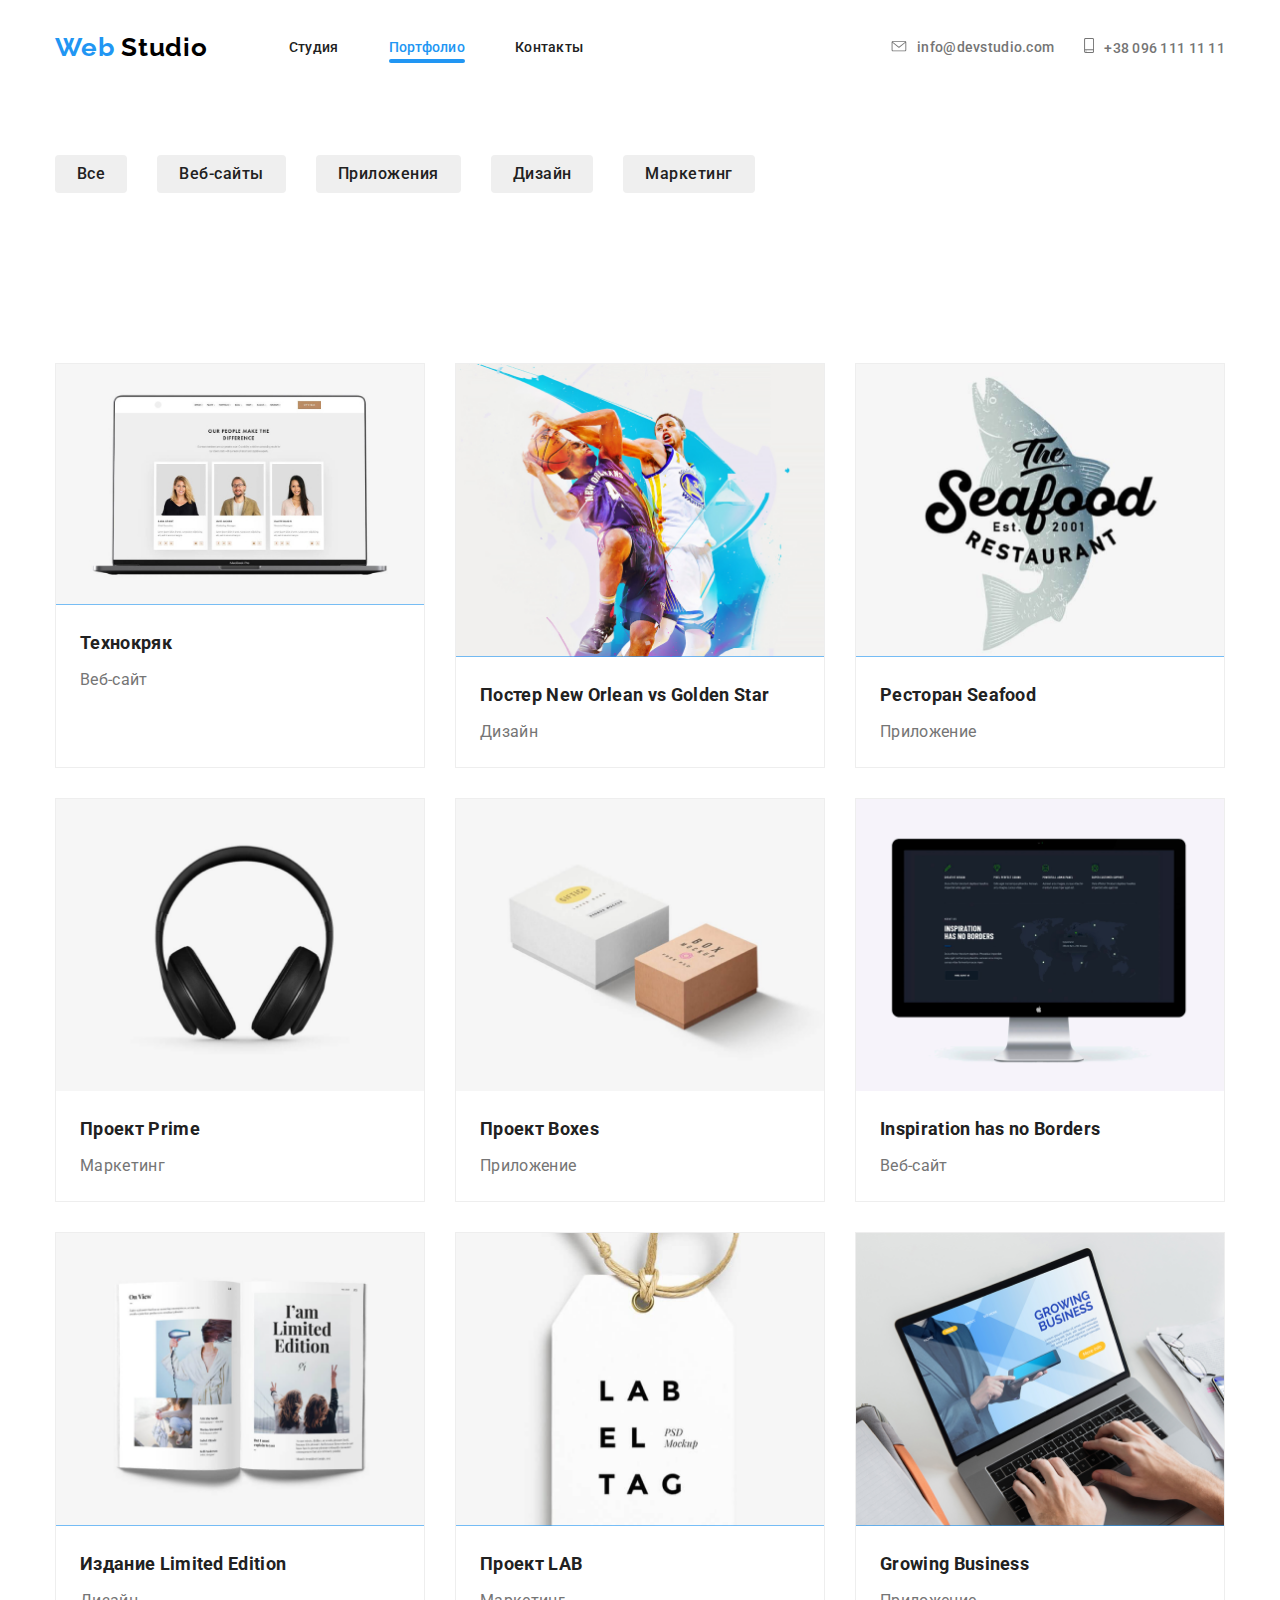
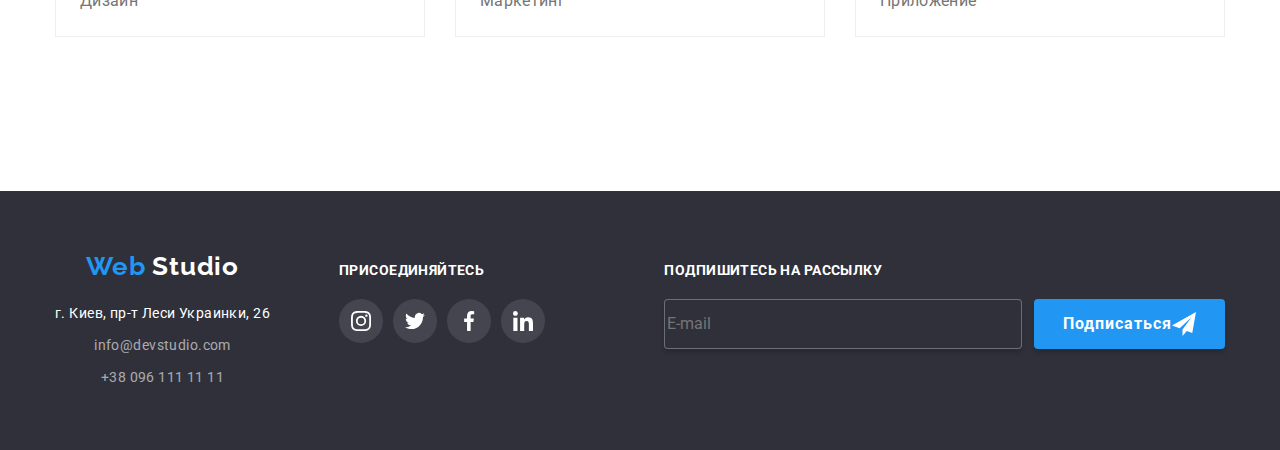
==== commit f4451c07: "добавляет адаптивку для хедера и портфолио" ====
--- a/portfolio.html
+++ b/portfolio.html
@@ -21,7 +21,7 @@
           </a>
           <button
             type="button"
-            class="menu-button is-open"
+            class="menu-button"
             aria-expanded="false"
             aria-controls="menu-container"
             data-menu-button
@@ -42,15 +42,17 @@
             </svg>
           </button>
         </div>
-        <div class="menu-container is-open" id="menu-container" data-menu>
+        <div class="menu-container" id="menu-container" data-menu>
           <nav class="nav">
             <div>
               <ul class="site-nav list">
                 <li class="nav-item">
-                  <a class="nav-item-link active" href="./index.html">Студия</a>
+                  <a class="nav-item-link" href="./index.html">Студия</a>
                 </li>
                 <li class="nav-item">
-                  <a class="nav-item-link" href="./portfolio.html">Портфолио</a>
+                  <a class="nav-item-link active" href="./portfolio.html"
+                    >Портфолио</a
+                  >
                 </li>
                 <li class="nav-item">
                   <a class="nav-item-link" href="">Контакты</a>
@@ -109,7 +111,7 @@
                 <div class="portfolio-image-overlay">
                   <img
                     class="portfolio-image"
-                    src="./images/img_Технокряк.png"
+                    src="./images/Desktop_img/480-Portfolio_1.jpg"
                     alt="Изображение ноутбука"
                     width="370"
                     height="294"
--- a/css/portfolio.min.css
+++ b/css/portfolio.min.css
@@ -1,2 +1,2 @@
-.visually-hidden{position:absolute;clip:rect(0 0 0 0);width:1px;height:1px;margin:-1px;border:0;padding:0;overflow:hidden}.join-links,.join-links-item,.button-sign{display:-webkit-box;display:-ms-flexbox;display:flex;-webkit-box-align:center;-ms-flex-align:center;align-items:center;-webkit-box-pack:center;-ms-flex-pack:center;justify-content:center}.list{list-style:none;margin:0;padding:0}.body{color:#757575;font-family:roboto, sans-serif;letter-spacing:0.02em}*,::before,::after{-webkit-box-sizing:border-box;box-sizing:border-box}.section-name{color:#212121;font-weight:700;font-size:36px;line-height:1.17;text-align:center;letter-spacing:0.03em;margin:0 0 50px 0}.container{margin:0 auto 0 auto;padding:60px 15px 60px 15px}@media screen and (min-width: 480px){.container{width:480px}}@media screen and (min-width: 768px){.container{width:768px}}@media screen and (min-width: 1200px){.container{width:1200px}}.logo{text-decoration:none;font-family:Raleway, sans-serif;font-weight:700;font-size:26px;line-height:1.2;letter-spacing:0.03em}.logo-blue{color:#2196f3}.logo-black{color:#000}.logo-white{color:#fff}.site-header{position:relative}.site-header .logo{margin-right:81px}.site-header .container{padding:0 15px 0 15px}@media screen and (min-width: 768px){.site-header .container{display:-webkit-box;display:-ms-flexbox;display:flex;-webkit-box-pack:justify;-ms-flex-pack:justify;justify-content:space-between;-webkit-box-align:center;-ms-flex-align:center;align-items:center;padding:32px 15px}}.nav-item{position:relative}.nav-item-link{display:block;color:#212121;text-decoration:none;font-weight:500;font-size:18px;line-height:1.17;letter-spacing:0.02em;-webkit-transition:color 250ms cubic-bezier(0.4, 0, 0.2, 1);transition:color 250ms cubic-bezier(0.4, 0, 0.2, 1)}@media screen and (min-width: 768px){.nav-item-link{font-size:14px;line-height:1.14}}@media screen and (min-width: 768px){.nav-item:not(:last-child){margin-right:50px}}.site-nav:hover,.site-nav:focus{color:#2196f3}@media screen and (min-width: 768px){.site-nav{display:-webkit-box;display:-ms-flexbox;display:flex}}.active{color:#2196f3}.active::after{content:"";position:absolute;bottom:-8px;left:0;width:100%;height:4px;border-radius:2px;background-color:#2196f3}@media screen and (min-width: 1200px){.contacts{display:-webkit-box;display:-ms-flexbox;display:flex}}.contacts-header{margin-left:auto}.contacts-icon{fill:currentColor;margin-right:10px}.contacts-item a{color:#757575;text-decoration:none;font-weight:500;font-size:18px;line-height:1.17;letter-spacing:0.02em;-webkit-transition:color 250ms cubic-bezier(0.4, 0, 0.2, 1);transition:color 250ms cubic-bezier(0.4, 0, 0.2, 1)}@media screen and (min-width: 768px){.contacts-item a{font-size:14px;line-height:1.14}}.contacts-item :hover,.contacts-item :focus{color:#2196f3}@media screen and (min-width: 1200px){.contacts-item:not(:last-child){margin-right:30px}}@media screen and (max-width: 767px){.contacts-header{padding-top:60px}.nav{padding-top:60px}.nav-item:not(:last-child){margin-bottom:40px}.contacts-item:not(:last-child){margin-bottom:40px}}@media screen and (min-width: 768px) and (max-width: 1199px){.contacts-item:not(:last-child){margin-bottom:10px}}.menu-button{display:-webkit-inline-box;display:-ms-inline-flexbox;display:inline-flex;-webkit-box-pack:end;-ms-flex-pack:end;justify-content:end;margin:0;padding:0;border:none;background-color:transparent}@media screen and (min-width: 768px){.menu-button{display:none}}.menu-button .icon-nav-close{display:none}.menu-button.is-open .icon-nav-close{display:block}.menu-button.is-open .icon-nav-menu{display:none}@media screen and (max-width: 767px){.button-container{display:-webkit-box;display:-ms-flexbox;display:flex;-webkit-box-pack:justify;-ms-flex-pack:justify;justify-content:space-between;padding:16px 15px}}@media screen and (max-width: 767px){.menu-container{display:none;position:absolute;top:100%;left:0;width:100%;height:480px;text-align:center;background-color:#fff;-webkit-box-shadow:0px 4px 8px rgba(0,0,0,0.04),0px 2px 4px rgba(0,0,0,0.08),0px 1px 3px rgba(0,0,0,0.16);box-shadow:0px 4px 8px rgba(0,0,0,0.04),0px 2px 4px rgba(0,0,0,0.08),0px 1px 3px rgba(0,0,0,0.16)}.menu-container.is-open{display:block}}@media screen and (min-width: 768px){.menu-container{display:-webkit-box;display:-ms-flexbox;display:flex;-webkit-box-pack:justify;-ms-flex-pack:justify;justify-content:space-between;-webkit-box-align:center;-ms-flex-align:center;align-items:center;-webkit-box-flex:1;-ms-flex-positive:1;flex-grow:1}}.button{font-weight:500;font-size:16px;line-height:1.63;letter-spacing:0.03em;border-radius:4px;border:0;padding:6px 22px;color:#212121;cursor:pointer}@media screen and (min-width: 768px){.button-item:not(:last-child){margin-right:8px}}@media screen and (min-width: 1200px){.button-item:not(:last-child){margin-right:30px}}.button-list{display:-webkit-box;display:-ms-flexbox;display:flex;-ms-flex-wrap:wrap;flex-wrap:wrap;margin-bottom:50px;padding-left:0;margin-right:0}.button-list :hover,.button-list :focus{background-color:#2196f3;color:#fff;-webkit-transition:background-color 250ms cubic-bezier(0.4, 0, 0.2, 1),color 250ms cubic-bezier(0.4, 0, 0.2, 1);transition:background-color 250ms cubic-bezier(0.4, 0, 0.2, 1),color 250ms cubic-bezier(0.4, 0, 0.2, 1)}.portfolio{display:-webkit-box;display:-ms-flexbox;display:flex;-ms-flex-wrap:wrap;flex-wrap:wrap;-webkit-box-pack:center;-ms-flex-pack:center;justify-content:center}@media screen and (min-width: 768px){.portfolio{-webkit-box-pack:justify;-ms-flex-pack:justify;justify-content:space-between;margin:-15px}}.portfolio-overlay{position:absolute;top:0;left:0;background-color:#2196f3;-webkit-transform:translateY(100%);transform:translateY(100%);-webkit-transition:-webkit-transform 250ms cubic-bezier(0.4, 0, 0.2, 1);transition:-webkit-transform 250ms cubic-bezier(0.4, 0, 0.2, 1);transition:transform 250ms cubic-bezier(0.4, 0, 0.2, 1);transition:transform 250ms cubic-bezier(0.4, 0, 0.2, 1), -webkit-transform 250ms cubic-bezier(0.4, 0, 0.2, 1)}.section-portfolio{padding-bottom:94px}.portfolio-image{display:block;width:100%;height:auto;margin:0}.portfolio-image-overlay{position:relative;overflow:hidden;margin-bottom:20px}.portfolio-item{border:1px solid #eeeeee;-webkit-box-sizing:border-box;box-sizing:border-box}@media screen and (min-width: 768px){.portfolio-item{width:calc((100% - 30px * 2) / 2);margin:15px}}@media screen and (min-width: 1200px){.portfolio-item{width:calc((100% - 30px * 3) / 3)}}@media screen and (max-width: 767px){.portfolio-item:not(:last-child){margin-bottom:30px}}.portfolio-item:hover{-webkit-box-shadow:1px 4px 6px rgba(0,0,0,0.16),0px 4px 4px rgba(0,0,0,0.06),0px 1px 1px rgba(0,0,0,0.12);box-shadow:1px 4px 6px rgba(0,0,0,0.16),0px 4px 4px rgba(0,0,0,0.06),0px 1px 1px rgba(0,0,0,0.12)}.portfolio-item-name{font-weight:700;font-size:18px;line-height:2;color:#212121;margin:0 0 4px 0;padding:0 24px 0 24px}.portfolio-item-path{font-size:16px;line-height:1.88;color:#757575;margin:0;padding:0 24px 20px 24px}.portfolio-item-presentation{font-size:18px;line-height:1.56;color:#fff;width:322px;margin:0;position:absolute;top:50%;left:50%;-webkit-transform:translate(-50%, -50%);transform:translate(-50%, -50%)}.portfolio-item-card{cursor:pointer}.portfolio-item-card:hover .portfolio-overlay{-webkit-transform:translateY(0);transform:translateY(0)}.footer{background-color:#2f303a}.footer-container{text-align:center;padding:60px 15px 60px 15px;margin-left:auto;margin-right:auto}@media screen and (min-width: 768px) and (max-width: 1199px){.footer-container{width:768px;margin-left:auto;margin-right:auto}}@media screen and (min-width: 1200px){.footer-container{display:-webkit-box;display:-ms-flexbox;display:flex;-webkit-box-align:baseline;-ms-flex-align:baseline;align-items:baseline;-webkit-box-pack:justify;-ms-flex-pack:justify;justify-content:space-between;width:1200px}}@media screen and (max-width: 767px){.block-adress{padding-bottom:60px}.block-join{padding-bottom:60px}.block-sign{padding-bottom:60px}}@media screen and (min-width: 768px) and (max-width: 1199px){.block-for-tablet{display:-webkit-box;display:-ms-flexbox;display:flex;-ms-flex-wrap:wrap;flex-wrap:wrap;-ms-flex-pack:distribute;justify-content:space-around}}@media screen and (min-width: 1200px){.block-for-tablet{display:-webkit-box;display:-ms-flexbox;display:flex;-webkit-box-pack:justify;-ms-flex-pack:justify;justify-content:space-between;-webkit-box-align:baseline;-ms-flex-align:baseline;align-items:baseline}}@media screen and (min-width: 768px) and (max-width: 1199px){.block-sign{margin-top:60px}}@media screen and (min-width: 1200px){.block-adress{margin-right:69px}}.adress-main{color:#fff;text-decoration:none;font-size:14px;line-height:1.71;letter-spacing:0.03em;margin-top:20px}.adress-main p{margin:0}.adress-links{margin-top:8px}.adress-links a{color:rgba(255,255,255,0.6);text-decoration:none;font-size:14px;line-height:1.71;letter-spacing:0.03em}.join{color:#fff;font-weight:700;font-size:14px;line-height:1.14;letter-spacing:0.03em;text-transform:uppercase;margin:0 0 20px}@media screen and (min-width: 1200px){.join{text-align:left}}.sign{color:#fff;font-weight:700;font-size:14px;line-height:1.14;letter-spacing:0.03em;text-transform:uppercase;margin:0}@media screen and (min-width: 1200px){.sign{text-align:left;margin:0 0 20px}}.sign-input{width:100%;max-width:450px;height:50px;border:1px solid rgba(255,255,255,0.3);-webkit-box-sizing:border-box;box-sizing:border-box;-webkit-box-shadow:0 4px 4px rgba(0,0,0,0.15);box-shadow:0 4px 4px rgba(0,0,0,0.15);border-radius:4px;background-color:#2f303a}@media screen and (max-width: 1199px){.sign-input{margin:20px 0}}@media screen and (min-width: 1200px){.sign-input{width:358px}}@media screen and (min-width: 1200px){.sign-form{display:-webkit-box;display:-ms-flexbox;display:flex;margin-top:20px}}.join-links li:not(:last-child){margin-right:10px}.join-links-icon{fill:currentColor}.join-links-item{width:44px;height:44px;color:#fff;background-color:rgba(255,255,255,0.1);border-radius:50%;-webkit-transition:color 250ms cubic-bezier(0.4, 0, 0.2, 1),background-color 250ms cubic-bezier(0.4, 0, 0.2, 1);transition:color 250ms cubic-bezier(0.4, 0, 0.2, 1),background-color 250ms cubic-bezier(0.4, 0, 0.2, 1)}.join-links-item:hover{background-color:#2196f3}.button-sign{margin-left:auto;margin-right:auto;height:50px;font-weight:700;font-size:16px;line-height:1.88;letter-spacing:0.06em;color:#fff;background-color:#2196f3;border:none;border-radius:4px;border-color:#2196f3;-webkit-box-shadow:0 4px 4px rgba(0,0,0,0.15);box-shadow:0 4px 4px rgba(0,0,0,0.15)}@media screen and (min-width: 1200px){.button-sign{margin-left:12px;padding:13px 29px}}.button-sign:hover{cursor:pointer}
+.visually-hidden{position:absolute;clip:rect(0 0 0 0);width:1px;height:1px;margin:-1px;border:0;padding:0;overflow:hidden}.join-links,.join-links-item,.button-sign{display:-webkit-box;display:-ms-flexbox;display:flex;-webkit-box-align:center;-ms-flex-align:center;align-items:center;-webkit-box-pack:center;-ms-flex-pack:center;justify-content:center}.list{list-style:none;margin:0;padding:0}.body{color:#757575;font-family:roboto, sans-serif;letter-spacing:0.02em}*,::before,::after{-webkit-box-sizing:border-box;box-sizing:border-box}.section-name{color:#212121;font-weight:700;font-size:36px;line-height:1.17;text-align:center;letter-spacing:0.03em;margin:0 0 50px 0}.container{margin:0 auto 0 auto;padding:60px 15px 60px 15px}@media screen and (min-width: 480px){.container{width:480px}}@media screen and (min-width: 768px){.container{width:768px}}@media screen and (min-width: 1200px){.container{width:1200px}}img{display:block;max-width:100%;height:auto}.logo{text-decoration:none;font-family:Raleway, sans-serif;font-weight:700;font-size:26px;line-height:1.2;letter-spacing:0.03em}.logo-blue{color:#2196f3}.logo-black{color:#000}.logo-white{color:#fff}.site-header{position:relative}.site-header .logo{margin-right:81px}.site-header .container{padding:0 15px 0 15px}@media screen and (min-width: 768px){.site-header .container{display:-webkit-box;display:-ms-flexbox;display:flex;-webkit-box-pack:justify;-ms-flex-pack:justify;justify-content:space-between;-webkit-box-align:center;-ms-flex-align:center;align-items:center;padding:32px 15px}}.nav-item{display:block;-webkit-box-pack:center;-ms-flex-pack:center;justify-content:center}.nav-item-link{position:relative;color:#212121;text-decoration:none;font-weight:500;font-size:18px;line-height:1.17;letter-spacing:0.02em;-webkit-transition:color 250ms cubic-bezier(0.4, 0, 0.2, 1);transition:color 250ms cubic-bezier(0.4, 0, 0.2, 1)}@media screen and (min-width: 768px){.nav-item-link{font-size:14px;line-height:1.14}}@media screen and (min-width: 768px){.nav-item:not(:last-child){margin-right:50px}}.site-nav:hover,.site-nav:focus{color:#2196f3}@media screen and (min-width: 768px){.site-nav{display:-webkit-box;display:-ms-flexbox;display:flex}}.active{color:#2196f3}.active::after{content:"";position:absolute;bottom:-8px;left:0;width:100%;height:4px;border-radius:2px;background-color:#2196f3}@media screen and (min-width: 1200px){.contacts{display:-webkit-box;display:-ms-flexbox;display:flex}}.contacts-header{margin-left:auto}.contacts-icon{fill:currentColor;margin-right:10px}.contacts-item a{color:#757575;text-decoration:none;font-weight:500;font-size:18px;line-height:1.17;letter-spacing:0.02em;-webkit-transition:color 250ms cubic-bezier(0.4, 0, 0.2, 1);transition:color 250ms cubic-bezier(0.4, 0, 0.2, 1)}@media screen and (min-width: 768px){.contacts-item a{font-size:14px;line-height:1.14}}.contacts-item :hover,.contacts-item :focus{color:#2196f3}@media screen and (min-width: 1200px){.contacts-item:not(:last-child){margin-right:30px}}@media screen and (max-width: 767px){.contacts-header{padding-top:60px}.nav{padding-top:60px}.nav-item:not(:last-child){margin-bottom:40px}.contacts-item:not(:last-child){margin-bottom:40px}}@media screen and (min-width: 768px) and (max-width: 1199px){.contacts-item:not(:last-child){margin-bottom:10px}}.menu-button{display:-webkit-inline-box;display:-ms-inline-flexbox;display:inline-flex;-webkit-box-pack:end;-ms-flex-pack:end;justify-content:end;margin:0;padding:0;border:none;background-color:transparent;fill:currentColor}@media screen and (min-width: 768px){.menu-button{display:none}}.menu-button .icon-nav-close{display:none}.menu-button.is-open .icon-nav-close{display:block}.menu-button.is-open .icon-nav-menu{display:none}.menu-button.is-open .icon-nav-close:focus,.icon-nav-close:hover{fill:#2196f3}.menu-button .icon-nav-menu:focus,.icon-nav-menu:hover{fill:#2196f3}@media screen and (max-width: 767px){.button-container{display:-webkit-box;display:-ms-flexbox;display:flex;-webkit-box-pack:justify;-ms-flex-pack:justify;justify-content:space-between;padding:16px 15px}}@media screen and (max-width: 767px){.menu-container{display:none;position:absolute;top:100%;left:0;width:100%;height:480px;text-align:center;background-color:#fff;-webkit-box-shadow:0px 4px 8px rgba(0,0,0,0.04),0px 2px 4px rgba(0,0,0,0.08),0px 1px 3px rgba(0,0,0,0.16);box-shadow:0px 4px 8px rgba(0,0,0,0.04),0px 2px 4px rgba(0,0,0,0.08),0px 1px 3px rgba(0,0,0,0.16)}.menu-container.is-open{display:block;z-index:98}}@media screen and (min-width: 768px){.menu-container{display:-webkit-box;display:-ms-flexbox;display:flex;-webkit-box-pack:justify;-ms-flex-pack:justify;justify-content:space-between;-webkit-box-align:center;-ms-flex-align:center;align-items:center;-webkit-box-flex:1;-ms-flex-positive:1;flex-grow:1}}.button{font-weight:500;font-size:16px;line-height:1.63;letter-spacing:0.03em;border-radius:4px;border:0;padding:6px 22px;color:#212121;cursor:pointer}.button-item:not(:last-child){margin-right:8px}@media screen and (min-width: 1200px){.button-item:not(:last-child){margin-right:30px}}.button-list{display:-webkit-box;display:-ms-flexbox;display:flex;-ms-flex-wrap:wrap;flex-wrap:wrap;margin-bottom:50px;padding-left:0;margin-right:0}.button-list :hover,.button-list :focus{background-color:#2196f3;color:#fff;-webkit-transition:background-color 250ms cubic-bezier(0.4, 0, 0.2, 1),color 250ms cubic-bezier(0.4, 0, 0.2, 1);transition:background-color 250ms cubic-bezier(0.4, 0, 0.2, 1),color 250ms cubic-bezier(0.4, 0, 0.2, 1)}@media screen and (min-width: 768px){.portfolio{display:-webkit-box;display:-ms-flexbox;display:flex;-ms-flex-wrap:wrap;flex-wrap:wrap;-webkit-box-pack:justify;-ms-flex-pack:justify;justify-content:space-between;margin:-15px}}.portfolio-overlay{position:absolute;top:0;left:0;width:100%;height:100%;background-color:#2196f3;-webkit-transform:translateY(100%);transform:translateY(100%);-webkit-transition:-webkit-transform 250ms cubic-bezier(0.4, 0, 0.2, 1);transition:-webkit-transform 250ms cubic-bezier(0.4, 0, 0.2, 1);transition:transform 250ms cubic-bezier(0.4, 0, 0.2, 1);transition:transform 250ms cubic-bezier(0.4, 0, 0.2, 1), -webkit-transform 250ms cubic-bezier(0.4, 0, 0.2, 1)}.section-portfolio{padding-bottom:60px}@media screen and (min-width: 1200px){.section-portfolio{padding-bottom:94px}}.portfolio-image{margin:0}.portfolio-image-overlay{position:relative;overflow:hidden;margin-bottom:20px}.portfolio-item{border:1px solid #eeeeee;-webkit-box-sizing:border-box;box-sizing:border-box}@media screen and (min-width: 768px){.portfolio-item{width:calc((100% - 30px * 2) / 2);margin:15px}}@media screen and (min-width: 1200px){.portfolio-item{width:calc((100% - 30px * 3) / 3)}}@media screen and (max-width: 767px){.portfolio-item:not(:last-child){margin-bottom:30px}}.portfolio-item:hover{-webkit-box-shadow:1px 4px 6px rgba(0,0,0,0.16),0px 4px 4px rgba(0,0,0,0.06),0px 1px 1px rgba(0,0,0,0.12);box-shadow:1px 4px 6px rgba(0,0,0,0.16),0px 4px 4px rgba(0,0,0,0.06),0px 1px 1px rgba(0,0,0,0.12)}.portfolio-item-name{font-weight:700;font-size:18px;line-height:2;color:#212121;margin:0 0 4px 0;padding:0 24px 0 24px}.portfolio-item-path{font-size:16px;line-height:1.88;color:#757575;margin:0;padding:0 24px 20px 24px}.portfolio-item-presentation{font-size:18px;line-height:1.56;color:#fff;width:322px;margin:0;position:absolute;top:50%;left:50%;-webkit-transform:translate(-50%, -50%);transform:translate(-50%, -50%)}.portfolio-item-card{cursor:pointer}.portfolio-item-card:hover .portfolio-overlay{-webkit-transform:translateY(0);transform:translateY(0)}.footer{background-color:#2f303a}.footer-container{text-align:center;padding:60px 15px 60px 15px;margin-left:auto;margin-right:auto}@media screen and (min-width: 768px) and (max-width: 1199px){.footer-container{width:768px;margin-left:auto;margin-right:auto}}@media screen and (min-width: 1200px){.footer-container{display:-webkit-box;display:-ms-flexbox;display:flex;-webkit-box-align:baseline;-ms-flex-align:baseline;align-items:baseline;-webkit-box-pack:justify;-ms-flex-pack:justify;justify-content:space-between;width:1200px}}@media screen and (max-width: 767px){.block-adress{padding-bottom:60px}.block-join{padding-bottom:60px}.block-sign{padding-bottom:60px}}@media screen and (min-width: 768px) and (max-width: 1199px){.block-for-tablet{display:-webkit-box;display:-ms-flexbox;display:flex;-ms-flex-wrap:wrap;flex-wrap:wrap;-ms-flex-pack:distribute;justify-content:space-around}}@media screen and (min-width: 1200px){.block-for-tablet{display:-webkit-box;display:-ms-flexbox;display:flex;-webkit-box-pack:justify;-ms-flex-pack:justify;justify-content:space-between;-webkit-box-align:baseline;-ms-flex-align:baseline;align-items:baseline}}@media screen and (min-width: 768px) and (max-width: 1199px){.block-sign{margin-top:60px}}@media screen and (min-width: 1200px){.block-adress{margin-right:69px}}.adress-main{color:#fff;text-decoration:none;font-size:14px;line-height:1.71;letter-spacing:0.03em;margin-top:20px}.adress-main p{margin:0}.adress-links{margin-top:8px}.adress-links a{color:rgba(255,255,255,0.6);text-decoration:none;font-size:14px;line-height:1.71;letter-spacing:0.03em}.join{color:#fff;font-weight:700;font-size:14px;line-height:1.14;letter-spacing:0.03em;text-transform:uppercase;margin:0 0 20px}@media screen and (min-width: 1200px){.join{text-align:left}}.sign{color:#fff;font-weight:700;font-size:14px;line-height:1.14;letter-spacing:0.03em;text-transform:uppercase;margin:0}@media screen and (min-width: 1200px){.sign{text-align:left;margin:0 0 20px}}.sign-input{width:100%;max-width:450px;height:50px;border:1px solid rgba(255,255,255,0.3);-webkit-box-sizing:border-box;box-sizing:border-box;-webkit-box-shadow:0 4px 4px rgba(0,0,0,0.15);box-shadow:0 4px 4px rgba(0,0,0,0.15);border-radius:4px;background-color:#2f303a}@media screen and (max-width: 1199px){.sign-input{margin:20px 0}}@media screen and (min-width: 1200px){.sign-input{width:358px}}@media screen and (min-width: 1200px){.sign-form{display:-webkit-box;display:-ms-flexbox;display:flex;margin-top:20px}}.join-links li:not(:last-child){margin-right:10px}.join-links-icon{fill:currentColor}.join-links-item{width:44px;height:44px;color:#fff;background-color:rgba(255,255,255,0.1);border-radius:50%;-webkit-transition:color 250ms cubic-bezier(0.4, 0, 0.2, 1),background-color 250ms cubic-bezier(0.4, 0, 0.2, 1);transition:color 250ms cubic-bezier(0.4, 0, 0.2, 1),background-color 250ms cubic-bezier(0.4, 0, 0.2, 1)}.join-links-item:hover{background-color:#2196f3}.button-sign{margin-left:auto;margin-right:auto;height:50px;font-weight:700;font-size:16px;line-height:1.88;letter-spacing:0.06em;color:#fff;background-color:#2196f3;border:none;border-radius:4px;border-color:#2196f3;-webkit-box-shadow:0 4px 4px rgba(0,0,0,0.15);box-shadow:0 4px 4px rgba(0,0,0,0.15)}@media screen and (min-width: 1200px){.button-sign{margin-left:12px;padding:13px 29px}}.button-sign:hover{cursor:pointer}
 /*# sourceMappingURL=portfolio.min.css.map */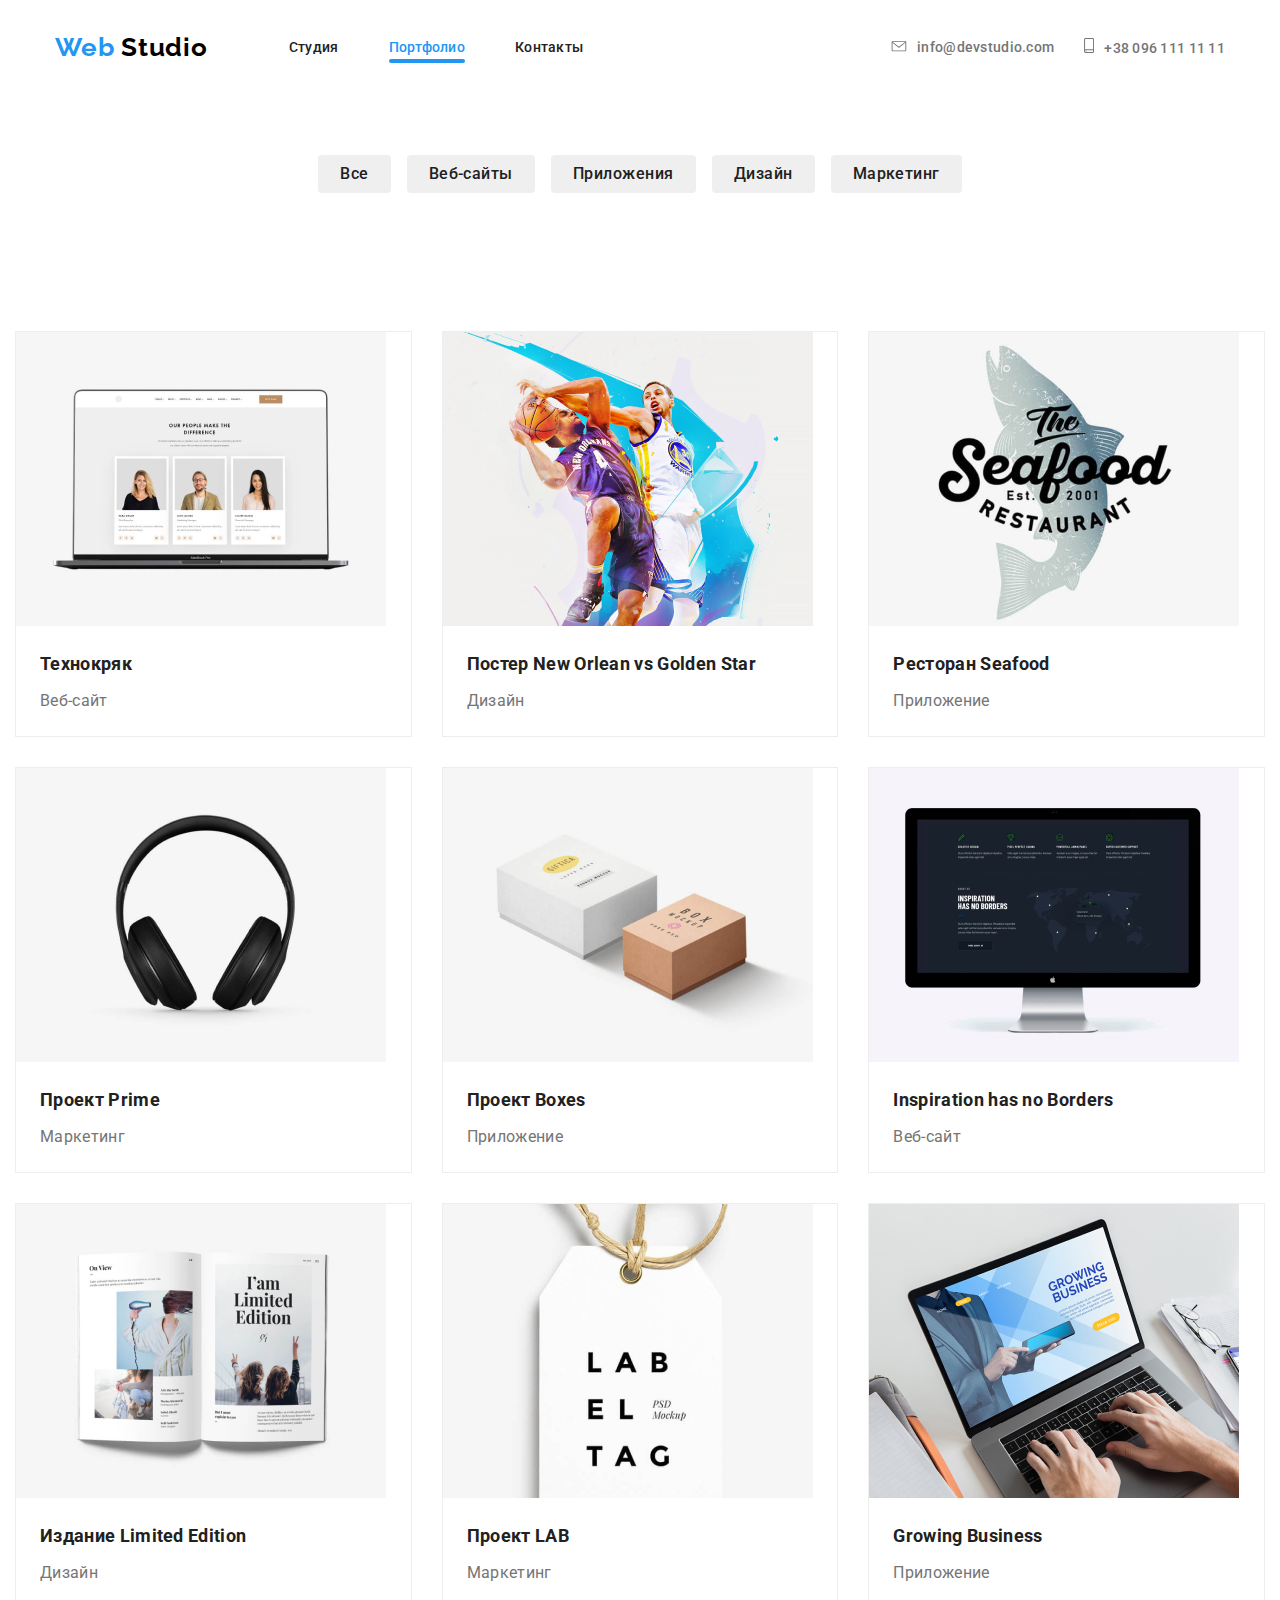
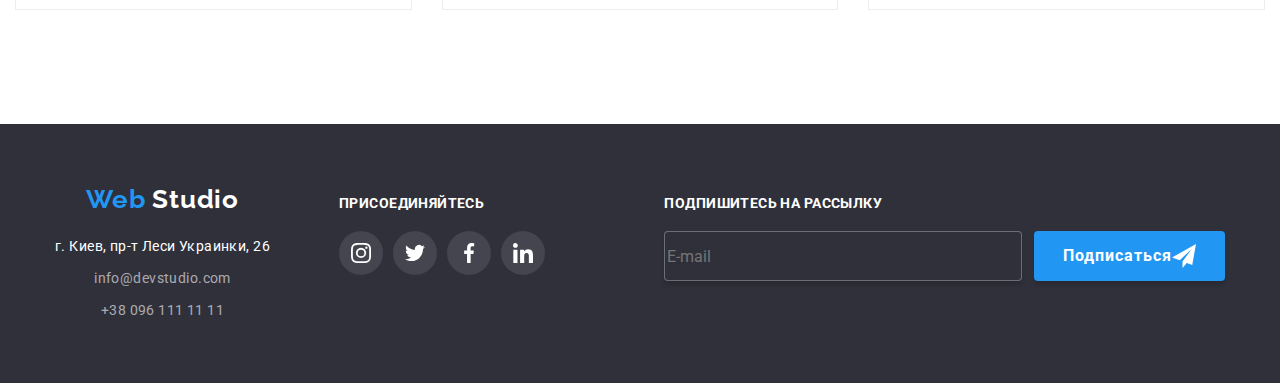
==== commit fbc9cdf0: "добавляет форматы фото в портфолио и секцию команды" ====
--- a/portfolio.html
+++ b/portfolio.html
@@ -85,7 +85,7 @@
       <!--Главный заголовок, который нужно скрыть-->
       <h1 class="visually-hidden">Портфолио</h1>
       <section class="section section-portfolio">
-        <div class="container">
+        <div class="portfolio-container">
           <ul class="button-list list">
             <li class="button-item">
               <button type="button" class="button">Все</button>
@@ -104,18 +104,40 @@
             </li>
           </ul>
         </div>
-        <div class="container">
+        <div class="portfolio-container">
           <ul class="portfolio list">
             <li class="portfolio-item">
               <a class="portfolio-item-card">
                 <div class="portfolio-image-overlay">
-                  <img
-                    class="portfolio-image"
-                    src="./images/Desktop_img/480-Portfolio_1.jpg"
-                    alt="Изображение ноутбука"
-                    width="370"
-                    height="294"
-                  />
+                  <picture>
+                    <source
+                      srcset="
+                        ./images/JPG/1200-Portfolio_1.jpg    1x,
+                        ./images/JPG/1200-Portfolio_1@2x.jpg 2x
+                      "
+                      media="(min-width: 1200px)"
+                    />
+                    <source
+                      srcset="
+                        ./images/JPG/768-Portfolio_1.jpg    1x,
+                        ./images/JPG/768-Portfolio_1@2x.jpg 2x
+                      "
+                      media="(min-width: 768px)"
+                    />
+                    <source
+                      srcset="
+                        ./images/JPG/480-Portfolio_1.jpg    1x,
+                        ./images/JPG/480-Portfolio_1@2x.jpg 2x
+                      "
+                      media="(max-width: 767px)"
+                    />
+                    <img
+                      class="portfolio-image"
+                      src="./images/JPG/480-Portfolio_1.jpg"
+                      alt="Изображение ноутбука"
+                    />
+                  </picture>
+
                   <div class="portfolio-overlay">
                     <p class="portfolio-item-presentation">
                       Технокряк это современная площадка распространения
@@ -132,13 +154,34 @@
             <li class="portfolio-item">
               <a class="portfolio-item-card">
                 <div class="portfolio-image-overlay">
-                  <img
-                    class="portfolio-image"
-                    src="./images/img_Постер_New_Orleans.png"
-                    alt="Игра в баскетбол"
-                    width="370"
-                    height="294"
-                  />
+                  <picture>
+                    <source
+                      srcset="
+                        ./images/JPG/1200-Portfolio_2.jpg    1x,
+                        ./images/JPG/1200-Portfolio_2@2x.jpg 2x
+                      "
+                      media="(min-width: 1200px)"
+                    />
+                    <source
+                      srcset="
+                        ./images/JPG/768-Portfolio_2.jpg    1x,
+                        ./images/JPG/768-Portfolio_2@2x.jpg 2x
+                      "
+                      media="(min-width: 768px)"
+                    />
+                    <source
+                      srcset="
+                        ./images/JPG/480-Portfolio_2.jpg    1x,
+                        ./images/JPG/480-Portfolio_2@2x.jpg 2x
+                      "
+                      media="(max-width: 767px)"
+                    />
+                    <img
+                      class="portfolio-image"
+                      src="./images/JPG/480-Portfolio_2.jpg"
+                      alt="Игра в баскетбол"
+                    />
+                  </picture>
                   <div class="portfolio-overlay">
                     <p class="portfolio-item-presentation">
                       Технокряк это современная площадка распространения
@@ -157,13 +200,34 @@
             <li class="portfolio-item">
               <a class="portfolio-item-card">
                 <div class="portfolio-image-overlay">
-                  <img
-                    class="portfolio-image"
-                    src="./images/img_Ресторан_Seafood.png"
-                    alt="Лого ресторана Сифуд"
-                    width="370"
-                    height="294"
-                  />
+                  <picture>
+                    <source
+                      srcset="
+                        ./images/JPG/1200-Portfolio_3.jpg    1x,
+                        ./images/JPG/1200-Portfolio_3@2x.jpg 2x
+                      "
+                      media="(min-width: 1200px)"
+                    />
+                    <source
+                      srcset="
+                        ./images/JPG/768-Portfolio_3.jpg    1x,
+                        ./images/JPG/768-Portfolio_3@2x.jpg 2x
+                      "
+                      media="(min-width: 768px)"
+                    />
+                    <source
+                      srcset="
+                        ./images/JPG/480-Portfolio_3.jpg    1x,
+                        ./images/JPG/480-Portfolio_3@2x.jpg 2x
+                      "
+                      media="(max-width: 767px)"
+                    />
+                    <img
+                      class="portfolio-image"
+                      src="./images/JPG/480-Portfolio_3.jpg"
+                      alt="Лого ресторана Сифуд"
+                    />
+                  </picture>
                   <div class="portfolio-overlay">
                     <p class="portfolio-item-presentation">
                       Технокряк это современная площадка распространения
@@ -180,13 +244,34 @@
             <li class="portfolio-item">
               <a class="portfolio-item-card">
                 <div class="portfolio-image-overlay">
-                  <img
-                    class="portfolio-image"
-                    src="./images/img_Prime.png"
-                    alt="Изображение наушников"
-                    width="370"
-                    height="294"
-                  />
+                  <picture>
+                    <source
+                      srcset="
+                        ./images/JPG/1200-Portfolio_4.jpg    1x,
+                        ./images/JPG/1200-Portfolio_4@2x.jpg 2x
+                      "
+                      media="(min-width: 1200px)"
+                    />
+                    <source
+                      srcset="
+                        ./images/JPG/768-Portfolio_4.jpg    1x,
+                        ./images/JPG/768-Portfolio_4@2x.jpg 2x
+                      "
+                      media="(min-width: 768px)"
+                    />
+                    <source
+                      srcset="
+                        ./images/JPG/480-Portfolio_4.jpg    1x,
+                        ./images/JPG/480-Portfolio_4@2x.jpg 2x
+                      "
+                      media="(max-width: 767px)"
+                    />
+                    <img
+                      class="portfolio-image"
+                      src="./images/480-Portfolio_4.jpg"
+                      alt="Изображение наушников"
+                    />
+                  </picture>
                   <div class="portfolio-overlay">
                     <p class="portfolio-item-presentation">
                       Технокряк это современная площадка распространения
@@ -203,13 +288,34 @@
             <li class="portfolio-item">
               <a class="portfolio-item-card">
                 <div class="portfolio-image-overlay">
-                  <img
-                    class="portfolio-image"
-                    src="./images/img_Boxes.png"
-                    alt="Изображение 2 коробок"
-                    width="370"
-                    height="294"
-                  />
+                  <picture>
+                    <source
+                      srcset="
+                        ./images/JPG/1200-Portfolio_5.jpg    1x,
+                        ./images/JPG/1200-Portfolio_5@2x.jpg 2x
+                      "
+                      media="(min-width: 1200px)"
+                    />
+                    <source
+                      srcset="
+                        ./images/JPG/768-Portfolio_5.jpg    1x,
+                        ./images/JPG/768-Portfolio_5@2x.jpg 2x
+                      "
+                      media="(min-width: 768px)"
+                    />
+                    <source
+                      srcset="
+                        ./images/JPG/480-Portfolio_5.jpg    1x,
+                        ./images/JPG/480-Portfolio_5@2x.jpg 2x
+                      "
+                      media="(max-width: 767px)"
+                    />
+                    <img
+                      class="portfolio-image"
+                      src="./images/JPG/480-Portfolio_5.jpg"
+                      alt="Изображение 2 коробок"
+                    />
+                  </picture>
                   <div class="portfolio-overlay">
                     <p class="portfolio-item-presentation">
                       Технокряк это современная площадка распространения
@@ -226,13 +332,34 @@
             <li class="portfolio-item">
               <a class="portfolio-item-card">
                 <div class="portfolio-image-overlay">
-                  <img
-                    class="portfolio-image"
-                    src="./images/Monitor.png"
-                    alt="Изображение монитора"
-                    width="370"
-                    height="294"
-                  />
+                  <picture>
+                    <source
+                      srcset="
+                        ./images/JPG/1200-Portfolio_6(Monitor).jpg    1x,
+                        ./images/JPG/1200-Portfolio_6(Monitor)@2x.jpg 2x
+                      "
+                      media="(min-width: 1200px)"
+                    />
+                    <source
+                      srcset="
+                        ./images/JPG/768-Portfolio_6.jpg    1x,
+                        ./images/JPG/768-Portfolio_6@2x.jpg 2x
+                      "
+                      media="(min-width: 768px)"
+                    />
+                    <source
+                      srcset="
+                        ./images/JPG/480-Portfolio_6.jpg    1x,
+                        ./images/JPG/480-Portfolio_6@2x.jpg 2x
+                      "
+                      media="(max-width: 767px)"
+                    />
+                    <img
+                      class="portfolio-image"
+                      src="./images/JPG/480-Portfolio_6.jpg"
+                      alt="Изображение монитора"
+                    />
+                  </picture>
                   <div class="portfolio-overlay">
                     <p class="portfolio-item-presentation">
                       Технокряк это современная площадка распространения
@@ -249,13 +376,34 @@
             <li class="portfolio-item">
               <a class="portfolio-item-card">
                 <div class="portfolio-image-overlay">
-                  <img
-                    class="portfolio-image"
-                    src="./images/img_Limited_Edition.png"
-                    alt="Изображение книги"
-                    width="370"
-                    height="294"
-                  />
+                  <picture>
+                    <source
+                      srcset="
+                        ./images/JPG/1200-Portfolio_7.jpg    1x,
+                        ./images/JPG/1200-Portfolio_7@2x.jpg 2x
+                      "
+                      media="(min-width: 1200px)"
+                    />
+                    <source
+                      srcset="
+                        ./images/JPG/768-Portfolio_7.jpg    1x,
+                        ./images/JPG/768-Portfolio_7@2x.jpg 2x
+                      "
+                      media="(min-width: 768px)"
+                    />
+                    <source
+                      srcset="
+                        ./images/JPG/480-Portfolio_7.jpg    1x,
+                        ./images/JPG/480-Portfolio_7@2x.jpg 2x
+                      "
+                      media="(max-width: 767px)"
+                    />
+                    <img
+                      class="portfolio-image"
+                      src="./images/JPG/480-Portfolio_7.jpg"
+                      alt="Изображение книги"
+                    />
+                  </picture>
                   <div class="portfolio-overlay">
                     <p class="portfolio-item-presentation">
                       Технокряк это современная площадка распространения
@@ -272,13 +420,34 @@
             <li class="portfolio-item">
               <a class="portfolio-item-card">
                 <div class="portfolio-image-overlay">
-                  <img
-                    class="portfolio-image"
-                    src="./images/img_LAB.png"
-                    alt="Изображение ярлыка"
-                    width="370"
-                    height="294"
-                  />
+                  <picture>
+                    <source
+                      srcset="
+                        ./images/JPG/1200-Portfolio_8.jpg    1x,
+                        ./images/JPG/1200-Portfolio_8@2x.jpg 2x
+                      "
+                      media="(min-width: 1200px)"
+                    />
+                    <source
+                      srcset="
+                        ./images/JPG/768-Portfolio_8.jpg    1x,
+                        ./images/JPG/768-Portfolio_8@2x.jpg 2x
+                      "
+                      media="(min-width: 768px)"
+                    />
+                    <source
+                      srcset="
+                        ./images/JPG/480-Portfolio_8.jpg    1x,
+                        ./images/JPG/480-Portfolio_8@2x.jpg 2x
+                      "
+                      media="(max-width: 767px)"
+                    />
+                    <img
+                      class="portfolio-image"
+                      src="./images/JPG/480-Portfolio_8.jpg"
+                      alt="Изображение ярлыка"
+                    />
+                  </picture>
                   <div class="portfolio-overlay">
                     <p class="portfolio-item-presentation">
                       Технокряк это современная площадка распространения
@@ -295,13 +464,34 @@
             <li class="portfolio-item">
               <a class="portfolio-item-card">
                 <div class="portfolio-image-overlay">
-                  <img
-                    class="portfolio-image"
-                    src="./images/Laptop.png"
-                    alt="Изображение ноутбука"
-                    width="370"
-                    height="294"
-                  />
+                  <picture>
+                    <source
+                      srcset="
+                        ./images/JPG/1200-Portfolio_9(Laptop).jpg    1x,
+                        ./images/JPG/1200-Portfolio_9(Laptop)@2x.jpg 2x
+                      "
+                      media="(min-width: 1200px)"
+                    />
+                    <source
+                      srcset="
+                        ./images/JPG/768-Portfolio_9.jpg    1x,
+                        ./images/JPG/768-Portfolio_9@2x.jpg 2x
+                      "
+                      media="(min-width: 768px)"
+                    />
+                    <source
+                      srcset="
+                        ./images/JPG/480-Portfolio_9.jpg    1x,
+                        ./images/JPG/480-Portfolio_9@2x.jpg 2x
+                      "
+                      media="(max-width: 767px)"
+                    />
+                    <img
+                      class="portfolio-image"
+                      src="./images/JPG/480-Portfolio_9.jpg"
+                      alt="Изображение ноутбука"
+                    />
+                  </picture>
                   <div class="portfolio-overlay">
                     <p class="portfolio-item-presentation">
                       Технокряк это современная площадка распространения
--- a/css/portfolio.min.css
+++ b/css/portfolio.min.css
@@ -1,2 +1,2 @@
-.visually-hidden{position:absolute;clip:rect(0 0 0 0);width:1px;height:1px;margin:-1px;border:0;padding:0;overflow:hidden}.join-links,.join-links-item,.button-sign{display:-webkit-box;display:-ms-flexbox;display:flex;-webkit-box-align:center;-ms-flex-align:center;align-items:center;-webkit-box-pack:center;-ms-flex-pack:center;justify-content:center}.list{list-style:none;margin:0;padding:0}.body{color:#757575;font-family:roboto, sans-serif;letter-spacing:0.02em}*,::before,::after{-webkit-box-sizing:border-box;box-sizing:border-box}.section-name{color:#212121;font-weight:700;font-size:36px;line-height:1.17;text-align:center;letter-spacing:0.03em;margin:0 0 50px 0}.container{margin:0 auto 0 auto;padding:60px 15px 60px 15px}@media screen and (min-width: 480px){.container{width:480px}}@media screen and (min-width: 768px){.container{width:768px}}@media screen and (min-width: 1200px){.container{width:1200px}}img{display:block;max-width:100%;height:auto}.logo{text-decoration:none;font-family:Raleway, sans-serif;font-weight:700;font-size:26px;line-height:1.2;letter-spacing:0.03em}.logo-blue{color:#2196f3}.logo-black{color:#000}.logo-white{color:#fff}.site-header{position:relative}.site-header .logo{margin-right:81px}.site-header .container{padding:0 15px 0 15px}@media screen and (min-width: 768px){.site-header .container{display:-webkit-box;display:-ms-flexbox;display:flex;-webkit-box-pack:justify;-ms-flex-pack:justify;justify-content:space-between;-webkit-box-align:center;-ms-flex-align:center;align-items:center;padding:32px 15px}}.nav-item{display:block;-webkit-box-pack:center;-ms-flex-pack:center;justify-content:center}.nav-item-link{position:relative;color:#212121;text-decoration:none;font-weight:500;font-size:18px;line-height:1.17;letter-spacing:0.02em;-webkit-transition:color 250ms cubic-bezier(0.4, 0, 0.2, 1);transition:color 250ms cubic-bezier(0.4, 0, 0.2, 1)}@media screen and (min-width: 768px){.nav-item-link{font-size:14px;line-height:1.14}}@media screen and (min-width: 768px){.nav-item:not(:last-child){margin-right:50px}}.site-nav:hover,.site-nav:focus{color:#2196f3}@media screen and (min-width: 768px){.site-nav{display:-webkit-box;display:-ms-flexbox;display:flex}}.active{color:#2196f3}.active::after{content:"";position:absolute;bottom:-8px;left:0;width:100%;height:4px;border-radius:2px;background-color:#2196f3}@media screen and (min-width: 1200px){.contacts{display:-webkit-box;display:-ms-flexbox;display:flex}}.contacts-header{margin-left:auto}.contacts-icon{fill:currentColor;margin-right:10px}.contacts-item a{color:#757575;text-decoration:none;font-weight:500;font-size:18px;line-height:1.17;letter-spacing:0.02em;-webkit-transition:color 250ms cubic-bezier(0.4, 0, 0.2, 1);transition:color 250ms cubic-bezier(0.4, 0, 0.2, 1)}@media screen and (min-width: 768px){.contacts-item a{font-size:14px;line-height:1.14}}.contacts-item :hover,.contacts-item :focus{color:#2196f3}@media screen and (min-width: 1200px){.contacts-item:not(:last-child){margin-right:30px}}@media screen and (max-width: 767px){.contacts-header{padding-top:60px}.nav{padding-top:60px}.nav-item:not(:last-child){margin-bottom:40px}.contacts-item:not(:last-child){margin-bottom:40px}}@media screen and (min-width: 768px) and (max-width: 1199px){.contacts-item:not(:last-child){margin-bottom:10px}}.menu-button{display:-webkit-inline-box;display:-ms-inline-flexbox;display:inline-flex;-webkit-box-pack:end;-ms-flex-pack:end;justify-content:end;margin:0;padding:0;border:none;background-color:transparent;fill:currentColor}@media screen and (min-width: 768px){.menu-button{display:none}}.menu-button .icon-nav-close{display:none}.menu-button.is-open .icon-nav-close{display:block}.menu-button.is-open .icon-nav-menu{display:none}.menu-button.is-open .icon-nav-close:focus,.icon-nav-close:hover{fill:#2196f3}.menu-button .icon-nav-menu:focus,.icon-nav-menu:hover{fill:#2196f3}@media screen and (max-width: 767px){.button-container{display:-webkit-box;display:-ms-flexbox;display:flex;-webkit-box-pack:justify;-ms-flex-pack:justify;justify-content:space-between;padding:16px 15px}}@media screen and (max-width: 767px){.menu-container{display:none;position:absolute;top:100%;left:0;width:100%;height:480px;text-align:center;background-color:#fff;-webkit-box-shadow:0px 4px 8px rgba(0,0,0,0.04),0px 2px 4px rgba(0,0,0,0.08),0px 1px 3px rgba(0,0,0,0.16);box-shadow:0px 4px 8px rgba(0,0,0,0.04),0px 2px 4px rgba(0,0,0,0.08),0px 1px 3px rgba(0,0,0,0.16)}.menu-container.is-open{display:block;z-index:98}}@media screen and (min-width: 768px){.menu-container{display:-webkit-box;display:-ms-flexbox;display:flex;-webkit-box-pack:justify;-ms-flex-pack:justify;justify-content:space-between;-webkit-box-align:center;-ms-flex-align:center;align-items:center;-webkit-box-flex:1;-ms-flex-positive:1;flex-grow:1}}.button{font-weight:500;font-size:16px;line-height:1.63;letter-spacing:0.03em;border-radius:4px;border:0;padding:6px 22px;color:#212121;cursor:pointer}.button-item:not(:last-child){margin-right:8px}@media screen and (min-width: 1200px){.button-item:not(:last-child){margin-right:30px}}.button-list{display:-webkit-box;display:-ms-flexbox;display:flex;-ms-flex-wrap:wrap;flex-wrap:wrap;margin-bottom:50px;padding-left:0;margin-right:0}.button-list :hover,.button-list :focus{background-color:#2196f3;color:#fff;-webkit-transition:background-color 250ms cubic-bezier(0.4, 0, 0.2, 1),color 250ms cubic-bezier(0.4, 0, 0.2, 1);transition:background-color 250ms cubic-bezier(0.4, 0, 0.2, 1),color 250ms cubic-bezier(0.4, 0, 0.2, 1)}@media screen and (min-width: 768px){.portfolio{display:-webkit-box;display:-ms-flexbox;display:flex;-ms-flex-wrap:wrap;flex-wrap:wrap;-webkit-box-pack:justify;-ms-flex-pack:justify;justify-content:space-between;margin:-15px}}.portfolio-overlay{position:absolute;top:0;left:0;width:100%;height:100%;background-color:#2196f3;-webkit-transform:translateY(100%);transform:translateY(100%);-webkit-transition:-webkit-transform 250ms cubic-bezier(0.4, 0, 0.2, 1);transition:-webkit-transform 250ms cubic-bezier(0.4, 0, 0.2, 1);transition:transform 250ms cubic-bezier(0.4, 0, 0.2, 1);transition:transform 250ms cubic-bezier(0.4, 0, 0.2, 1), -webkit-transform 250ms cubic-bezier(0.4, 0, 0.2, 1)}.section-portfolio{padding-bottom:60px}@media screen and (min-width: 1200px){.section-portfolio{padding-bottom:94px}}.portfolio-image{margin:0}.portfolio-image-overlay{position:relative;overflow:hidden;margin-bottom:20px}.portfolio-item{border:1px solid #eeeeee;-webkit-box-sizing:border-box;box-sizing:border-box}@media screen and (min-width: 768px){.portfolio-item{width:calc((100% - 30px * 2) / 2);margin:15px}}@media screen and (min-width: 1200px){.portfolio-item{width:calc((100% - 30px * 3) / 3)}}@media screen and (max-width: 767px){.portfolio-item:not(:last-child){margin-bottom:30px}}.portfolio-item:hover{-webkit-box-shadow:1px 4px 6px rgba(0,0,0,0.16),0px 4px 4px rgba(0,0,0,0.06),0px 1px 1px rgba(0,0,0,0.12);box-shadow:1px 4px 6px rgba(0,0,0,0.16),0px 4px 4px rgba(0,0,0,0.06),0px 1px 1px rgba(0,0,0,0.12)}.portfolio-item-name{font-weight:700;font-size:18px;line-height:2;color:#212121;margin:0 0 4px 0;padding:0 24px 0 24px}.portfolio-item-path{font-size:16px;line-height:1.88;color:#757575;margin:0;padding:0 24px 20px 24px}.portfolio-item-presentation{font-size:18px;line-height:1.56;color:#fff;width:322px;margin:0;position:absolute;top:50%;left:50%;-webkit-transform:translate(-50%, -50%);transform:translate(-50%, -50%)}.portfolio-item-card{cursor:pointer}.portfolio-item-card:hover .portfolio-overlay{-webkit-transform:translateY(0);transform:translateY(0)}.footer{background-color:#2f303a}.footer-container{text-align:center;padding:60px 15px 60px 15px;margin-left:auto;margin-right:auto}@media screen and (min-width: 768px) and (max-width: 1199px){.footer-container{width:768px;margin-left:auto;margin-right:auto}}@media screen and (min-width: 1200px){.footer-container{display:-webkit-box;display:-ms-flexbox;display:flex;-webkit-box-align:baseline;-ms-flex-align:baseline;align-items:baseline;-webkit-box-pack:justify;-ms-flex-pack:justify;justify-content:space-between;width:1200px}}@media screen and (max-width: 767px){.block-adress{padding-bottom:60px}.block-join{padding-bottom:60px}.block-sign{padding-bottom:60px}}@media screen and (min-width: 768px) and (max-width: 1199px){.block-for-tablet{display:-webkit-box;display:-ms-flexbox;display:flex;-ms-flex-wrap:wrap;flex-wrap:wrap;-ms-flex-pack:distribute;justify-content:space-around}}@media screen and (min-width: 1200px){.block-for-tablet{display:-webkit-box;display:-ms-flexbox;display:flex;-webkit-box-pack:justify;-ms-flex-pack:justify;justify-content:space-between;-webkit-box-align:baseline;-ms-flex-align:baseline;align-items:baseline}}@media screen and (min-width: 768px) and (max-width: 1199px){.block-sign{margin-top:60px}}@media screen and (min-width: 1200px){.block-adress{margin-right:69px}}.adress-main{color:#fff;text-decoration:none;font-size:14px;line-height:1.71;letter-spacing:0.03em;margin-top:20px}.adress-main p{margin:0}.adress-links{margin-top:8px}.adress-links a{color:rgba(255,255,255,0.6);text-decoration:none;font-size:14px;line-height:1.71;letter-spacing:0.03em}.join{color:#fff;font-weight:700;font-size:14px;line-height:1.14;letter-spacing:0.03em;text-transform:uppercase;margin:0 0 20px}@media screen and (min-width: 1200px){.join{text-align:left}}.sign{color:#fff;font-weight:700;font-size:14px;line-height:1.14;letter-spacing:0.03em;text-transform:uppercase;margin:0}@media screen and (min-width: 1200px){.sign{text-align:left;margin:0 0 20px}}.sign-input{width:100%;max-width:450px;height:50px;border:1px solid rgba(255,255,255,0.3);-webkit-box-sizing:border-box;box-sizing:border-box;-webkit-box-shadow:0 4px 4px rgba(0,0,0,0.15);box-shadow:0 4px 4px rgba(0,0,0,0.15);border-radius:4px;background-color:#2f303a}@media screen and (max-width: 1199px){.sign-input{margin:20px 0}}@media screen and (min-width: 1200px){.sign-input{width:358px}}@media screen and (min-width: 1200px){.sign-form{display:-webkit-box;display:-ms-flexbox;display:flex;margin-top:20px}}.join-links li:not(:last-child){margin-right:10px}.join-links-icon{fill:currentColor}.join-links-item{width:44px;height:44px;color:#fff;background-color:rgba(255,255,255,0.1);border-radius:50%;-webkit-transition:color 250ms cubic-bezier(0.4, 0, 0.2, 1),background-color 250ms cubic-bezier(0.4, 0, 0.2, 1);transition:color 250ms cubic-bezier(0.4, 0, 0.2, 1),background-color 250ms cubic-bezier(0.4, 0, 0.2, 1)}.join-links-item:hover{background-color:#2196f3}.button-sign{margin-left:auto;margin-right:auto;height:50px;font-weight:700;font-size:16px;line-height:1.88;letter-spacing:0.06em;color:#fff;background-color:#2196f3;border:none;border-radius:4px;border-color:#2196f3;-webkit-box-shadow:0 4px 4px rgba(0,0,0,0.15);box-shadow:0 4px 4px rgba(0,0,0,0.15)}@media screen and (min-width: 1200px){.button-sign{margin-left:12px;padding:13px 29px}}.button-sign:hover{cursor:pointer}
+.visually-hidden{position:absolute;clip:rect(0 0 0 0);width:1px;height:1px;margin:-1px;border:0;padding:0;overflow:hidden}.join-links,.join-links-item,.button-sign{display:-webkit-box;display:-ms-flexbox;display:flex;-webkit-box-align:center;-ms-flex-align:center;align-items:center;-webkit-box-pack:center;-ms-flex-pack:center;justify-content:center}.list{list-style:none;margin:0;padding:0}.body{color:#757575;font-family:roboto, sans-serif;letter-spacing:0.02em}*,::before,::after{-webkit-box-sizing:border-box;box-sizing:border-box}.section-name{color:#212121;font-weight:700;font-size:36px;line-height:1.17;text-align:center;letter-spacing:0.03em;margin:0 0 50px 0}.container{margin:0 auto 0 auto;padding:60px 15px 60px 15px}@media screen and (min-width: 480px){.container{width:480px}}@media screen and (min-width: 768px){.container{width:768px}}@media screen and (min-width: 1200px){.container{width:1200px}}img{display:block;max-width:100%;height:auto}.logo{text-decoration:none;font-family:Raleway, sans-serif;font-weight:700;font-size:26px;line-height:1.2;letter-spacing:0.03em}.logo-blue{color:#2196f3}.logo-black{color:#000}.logo-white{color:#fff}.site-header{position:relative}.site-header .logo{margin-right:81px}.site-header .container{padding:0 15px 0 15px}@media screen and (min-width: 768px){.site-header .container{display:-webkit-box;display:-ms-flexbox;display:flex;-webkit-box-pack:justify;-ms-flex-pack:justify;justify-content:space-between;-webkit-box-align:center;-ms-flex-align:center;align-items:center;padding:32px 15px}}.nav-item{display:block;-webkit-box-pack:center;-ms-flex-pack:center;justify-content:center}.nav-item-link{position:relative;color:#212121;text-decoration:none;font-weight:500;font-size:18px;line-height:1.17;letter-spacing:0.02em;-webkit-transition:color 250ms cubic-bezier(0.4, 0, 0.2, 1);transition:color 250ms cubic-bezier(0.4, 0, 0.2, 1)}@media screen and (min-width: 768px){.nav-item-link{font-size:14px;line-height:1.14}}@media screen and (min-width: 768px){.nav-item:not(:last-child){margin-right:50px}}.site-nav:hover,.site-nav:focus{color:#2196f3}@media screen and (min-width: 768px){.site-nav{display:-webkit-box;display:-ms-flexbox;display:flex}}.active{color:#2196f3}.active::after{content:"";position:absolute;bottom:-8px;left:0;width:100%;height:4px;border-radius:2px;background-color:#2196f3}@media screen and (min-width: 1200px){.contacts{display:-webkit-box;display:-ms-flexbox;display:flex}}.contacts-header{margin-left:auto}.contacts-icon{fill:currentColor;margin-right:10px}.contacts-item a{color:#757575;text-decoration:none;font-weight:500;font-size:18px;line-height:1.17;letter-spacing:0.02em;-webkit-transition:color 250ms cubic-bezier(0.4, 0, 0.2, 1);transition:color 250ms cubic-bezier(0.4, 0, 0.2, 1)}@media screen and (min-width: 768px){.contacts-item a{font-size:14px;line-height:1.14}}.contacts-item :hover,.contacts-item :focus{color:#2196f3}@media screen and (min-width: 1200px){.contacts-item:not(:last-child){margin-right:30px}}@media screen and (max-width: 767px){.contacts-header{padding-top:60px}.nav{padding-top:60px}.nav-item:not(:last-child){margin-bottom:40px}.contacts-item:not(:last-child){margin-bottom:40px}}@media screen and (min-width: 768px) and (max-width: 1199px){.contacts-item:not(:last-child){margin-bottom:10px}}.menu-button{display:-webkit-inline-box;display:-ms-inline-flexbox;display:inline-flex;-webkit-box-pack:end;-ms-flex-pack:end;justify-content:end;margin:0;padding:0;border:none;background-color:transparent;fill:currentColor}@media screen and (min-width: 768px){.menu-button{display:none}}.menu-button .icon-nav-close{display:none}.menu-button.is-open .icon-nav-close{display:block}.menu-button.is-open .icon-nav-menu{display:none}.menu-button.is-open .icon-nav-close:focus,.icon-nav-close:hover{fill:#2196f3}.menu-button .icon-nav-menu:focus,.icon-nav-menu:hover{fill:#2196f3}@media screen and (max-width: 767px){.button-container{display:-webkit-box;display:-ms-flexbox;display:flex;-webkit-box-pack:justify;-ms-flex-pack:justify;justify-content:space-between;padding:16px 15px}}@media screen and (max-width: 767px){.menu-container{display:none;position:absolute;top:100%;left:0;width:100%;height:480px;text-align:center;background-color:#fff;-webkit-box-shadow:0px 4px 8px rgba(0,0,0,0.04),0px 2px 4px rgba(0,0,0,0.08),0px 1px 3px rgba(0,0,0,0.16);box-shadow:0px 4px 8px rgba(0,0,0,0.04),0px 2px 4px rgba(0,0,0,0.08),0px 1px 3px rgba(0,0,0,0.16)}.menu-container.is-open{display:block;z-index:98}}@media screen and (min-width: 768px){.menu-container{display:-webkit-box;display:-ms-flexbox;display:flex;-webkit-box-pack:justify;-ms-flex-pack:justify;justify-content:space-between;-webkit-box-align:center;-ms-flex-align:center;align-items:center;-webkit-box-flex:1;-ms-flex-positive:1;flex-grow:1}}.portfolio-container{padding:60px 15px 20px}.button{font-weight:500;font-size:16px;line-height:1.63;letter-spacing:0.03em;border-radius:4px;border:0;padding:6px 22px;color:#212121;cursor:pointer;margin:8px}.button-list{display:-webkit-box;display:-ms-flexbox;display:flex;-ms-flex-wrap:wrap;flex-wrap:wrap;margin:-8px}@media screen and (min-width: 768px){.button-list{-webkit-box-pack:center;-ms-flex-pack:center;justify-content:center;margin-bottom:30px}}@media screen and (min-width: 1200px){.button-list{margin-bottom:50px}}.button-list :hover,.button-list :focus{background-color:#2196f3;color:#fff;-webkit-transition:background-color 250ms cubic-bezier(0.4, 0, 0.2, 1),color 250ms cubic-bezier(0.4, 0, 0.2, 1);transition:background-color 250ms cubic-bezier(0.4, 0, 0.2, 1),color 250ms cubic-bezier(0.4, 0, 0.2, 1)}@media screen and (min-width: 768px){.portfolio{display:-webkit-box;display:-ms-flexbox;display:flex;-ms-flex-wrap:wrap;flex-wrap:wrap;-webkit-box-pack:justify;-ms-flex-pack:justify;justify-content:space-between;margin:-15px}}.portfolio-overlay{position:absolute;top:0;left:0;width:100%;height:100%;background-color:#2196f3;-webkit-transform:translateY(100%);transform:translateY(100%);-webkit-transition:-webkit-transform 250ms cubic-bezier(0.4, 0, 0.2, 1);transition:-webkit-transform 250ms cubic-bezier(0.4, 0, 0.2, 1);transition:transform 250ms cubic-bezier(0.4, 0, 0.2, 1);transition:transform 250ms cubic-bezier(0.4, 0, 0.2, 1), -webkit-transform 250ms cubic-bezier(0.4, 0, 0.2, 1)}.section-portfolio{padding-bottom:60px}@media screen and (min-width: 1200px){.section-portfolio{padding-bottom:94px}}.portfolio-image{margin:0}.portfolio-image-overlay{position:relative;overflow:hidden;margin-bottom:20px}.portfolio-item{border:1px solid #eeeeee;-webkit-box-sizing:border-box;box-sizing:border-box}@media screen and (min-width: 768px){.portfolio-item{width:calc((100% - 30px * 2) / 2);margin:15px}}@media screen and (min-width: 1200px){.portfolio-item{width:calc((100% - 30px * 3) / 3)}}@media screen and (max-width: 767px){.portfolio-item:not(:last-child){margin-bottom:30px}}.portfolio-item:hover{-webkit-box-shadow:1px 4px 6px rgba(0,0,0,0.16),0px 4px 4px rgba(0,0,0,0.06),0px 1px 1px rgba(0,0,0,0.12);box-shadow:1px 4px 6px rgba(0,0,0,0.16),0px 4px 4px rgba(0,0,0,0.06),0px 1px 1px rgba(0,0,0,0.12)}.portfolio-item-name{font-weight:700;font-size:18px;line-height:2;color:#212121;margin:0 0 4px 0;padding:0 24px 0 24px}.portfolio-item-path{font-size:16px;line-height:1.88;color:#757575;margin:0;padding:0 24px 20px 24px}.portfolio-item-presentation{font-size:18px;line-height:1.56;color:#fff;width:322px;margin:0;position:absolute;top:50%;left:50%;-webkit-transform:translate(-50%, -50%);transform:translate(-50%, -50%)}.portfolio-item-card{cursor:pointer}.portfolio-item-card:hover .portfolio-overlay{-webkit-transform:translateY(0);transform:translateY(0)}.footer{background-color:#2f303a}.footer-container{text-align:center;padding:60px 15px 60px 15px;margin-left:auto;margin-right:auto}@media screen and (min-width: 768px) and (max-width: 1199px){.footer-container{width:768px;margin-left:auto;margin-right:auto}}@media screen and (min-width: 1200px){.footer-container{display:-webkit-box;display:-ms-flexbox;display:flex;-webkit-box-align:baseline;-ms-flex-align:baseline;align-items:baseline;-webkit-box-pack:justify;-ms-flex-pack:justify;justify-content:space-between;width:1200px}}@media screen and (max-width: 767px){.block-adress{padding-bottom:60px}.block-join{padding-bottom:60px}}@media screen and (min-width: 768px) and (max-width: 1199px){.block-for-tablet{display:-webkit-box;display:-ms-flexbox;display:flex;-ms-flex-wrap:wrap;flex-wrap:wrap;-ms-flex-pack:distribute;justify-content:space-around}}@media screen and (min-width: 1200px){.block-for-tablet{display:-webkit-box;display:-ms-flexbox;display:flex;-webkit-box-pack:justify;-ms-flex-pack:justify;justify-content:space-between;-webkit-box-align:baseline;-ms-flex-align:baseline;align-items:baseline}}@media screen and (min-width: 768px) and (max-width: 1199px){.block-sign{margin-top:60px}}@media screen and (min-width: 1200px){.block-adress{margin-right:69px}}.adress-main{color:#fff;text-decoration:none;font-size:14px;line-height:1.71;letter-spacing:0.03em;margin-top:20px}.adress-main p{margin:0}.adress-links{margin-top:8px}.adress-links a{color:rgba(255,255,255,0.6);text-decoration:none;font-size:14px;line-height:1.71;letter-spacing:0.03em}.join{color:#fff;font-weight:700;font-size:14px;line-height:1.14;letter-spacing:0.03em;text-transform:uppercase;margin:0 0 20px}@media screen and (min-width: 1200px){.join{text-align:left}}.sign{color:#fff;font-weight:700;font-size:14px;line-height:1.14;letter-spacing:0.03em;text-transform:uppercase;margin:0}@media screen and (min-width: 1200px){.sign{text-align:left;margin:0 0 20px}}.sign-input{width:100%;max-width:450px;height:50px;border:1px solid rgba(255,255,255,0.3);-webkit-box-sizing:border-box;box-sizing:border-box;-webkit-box-shadow:0 4px 4px rgba(0,0,0,0.15);box-shadow:0 4px 4px rgba(0,0,0,0.15);border-radius:4px;background-color:#2f303a}@media screen and (max-width: 1199px){.sign-input{margin:20px 0}}@media screen and (min-width: 1200px){.sign-input{width:358px}}@media screen and (min-width: 1200px){.sign-form{display:-webkit-box;display:-ms-flexbox;display:flex;margin-top:20px}}.join-links li:not(:last-child){margin-right:10px}.join-links-icon{fill:currentColor}.join-links-item{width:44px;height:44px;color:#fff;background-color:rgba(255,255,255,0.1);border-radius:50%;-webkit-transition:color 250ms cubic-bezier(0.4, 0, 0.2, 1),background-color 250ms cubic-bezier(0.4, 0, 0.2, 1);transition:color 250ms cubic-bezier(0.4, 0, 0.2, 1),background-color 250ms cubic-bezier(0.4, 0, 0.2, 1)}.join-links-item:hover{background-color:#2196f3}.button-sign{margin-left:auto;margin-right:auto;height:50px;font-weight:700;font-size:16px;line-height:1.88;letter-spacing:0.06em;color:#fff;background-color:#2196f3;border:none;border-radius:4px;border-color:#2196f3;-webkit-box-shadow:0 4px 4px rgba(0,0,0,0.15);box-shadow:0 4px 4px rgba(0,0,0,0.15)}@media screen and (min-width: 1200px){.button-sign{margin-left:12px;padding:13px 29px}}.button-sign:hover{cursor:pointer}
 /*# sourceMappingURL=portfolio.min.css.map */